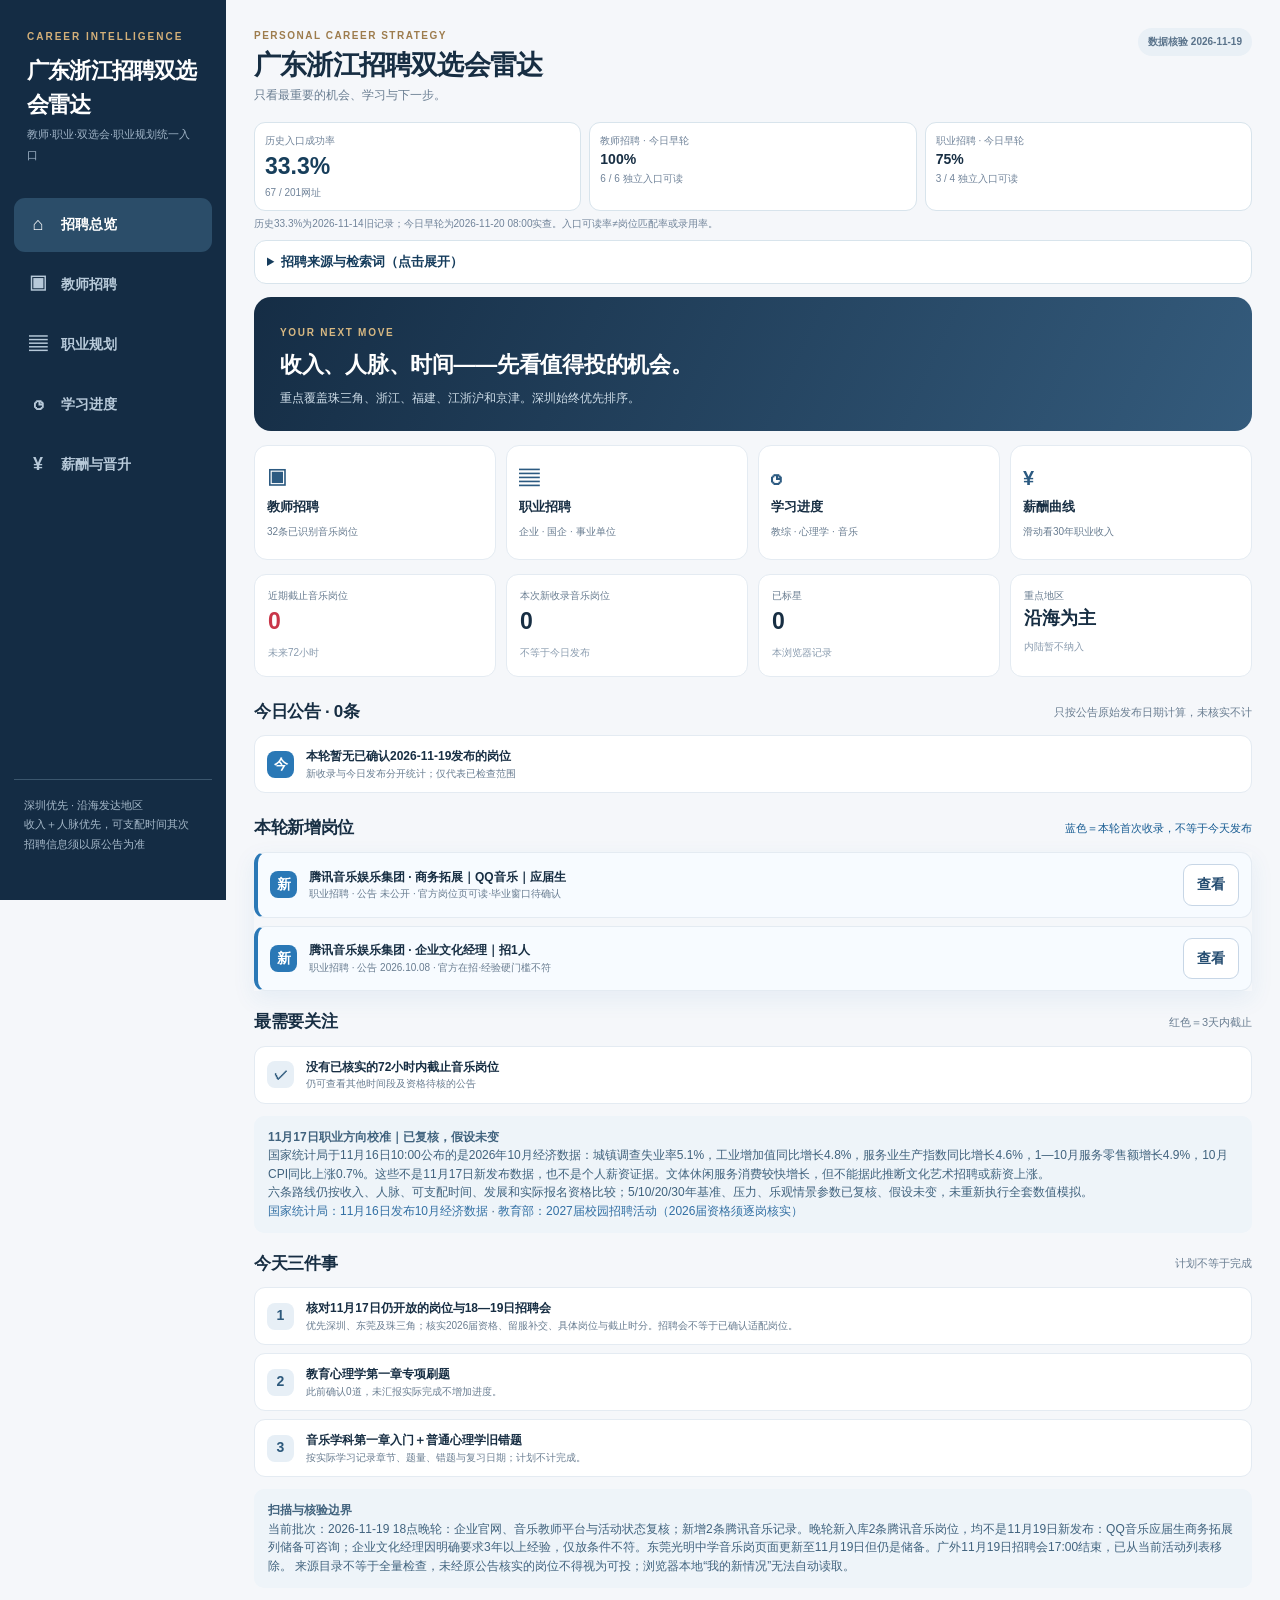
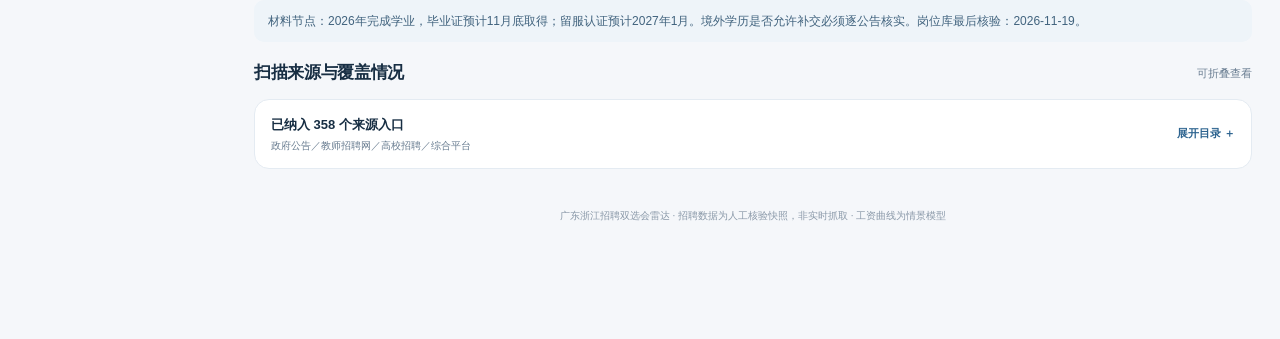
==== career-90/radar.html @ 7035f202 "11月20日早轮：更新扫描统计" ====
<!doctype html><html lang="zh-CN"><head><meta charset="utf-8"><meta name="viewport" content="width=device-width,initial-scale=1,viewport-fit=cover"><meta name="theme-color" content="#142c44"><meta name="description" content="广东浙江招聘双选会雷达：音乐教师、非教学职业、央国企、大厂、事业单位、双选会与职业规划统一入口。"><title>广东浙江招聘双选会雷达</title><link rel="stylesheet" href="./site-v2.css?v=20261118career"></head><body>
<div class="shell"><aside class="sidebar"><div class="brand"><small>CAREER INTELLIGENCE</small><strong>广东浙江招聘双选会雷达</strong><em>教师·职业·双选会·职业规划统一入口</em></div><nav class="nav" aria-label="桌面主菜单"><button class="active" data-nav="home"><span>⌂</span>招聘总览</button><button data-nav="teacher"><span>▣</span>教师招聘</button><button data-nav="career"><span>▤</span>职业规划</button><button data-nav="study"><span>◷</span>学习进度</button><button data-nav="pay"><span>¥</span>薪酬与晋升</button></nav><div class="sidefoot">深圳优先 · 沿海发达地区<br>收入＋人脉优先，可支配时间其次<br>招聘信息须以原公告为准</div></aside><main class="main"><div class="top"><div><div class="kicker">PERSONAL CAREER STRATEGY</div><h1 id="title">广东浙江招聘双选会雷达</h1><p id="subtitle">只看最重要的机会、学习与下一步。</p></div><span id="stamp" class="stamp">数据核验中</span></div><div style="display:grid;grid-template-columns:repeat(3,minmax(0,1fr));gap:8px;margin:0 0 12px"><div style="background:#fff;border:1px solid #d8e4ec;border-radius:11px;padding:10px"><div style="font-size:10px;color:#71849a">历史入口成功率</div><strong style="font-size:23px;color:#173e5b">33.3%</strong><div style="font-size:10px;color:#71849a">67 / 201网址</div></div><div style="background:#fff;border:1px solid #d8e4ec;border-radius:11px;padding:10px"><div style="font-size:10px;color:#71849a">教师招聘 · 今日早轮</div><strong style="font-size:14px">100%</strong><div style="font-size:10px;color:#71849a">6 / 6 独立入口可读</div></div><div style="background:#fff;border:1px solid #d8e4ec;border-radius:11px;padding:10px"><div style="font-size:10px;color:#71849a">职业招聘 · 今日早轮</div><strong style="font-size:14px">75%</strong><div style="font-size:10px;color:#71849a">3 / 4 独立入口可读</div></div></div><p style="font-size:10px;color:#71849a;margin:-7px 0 12px">历史33.3%为2026-11-14旧记录；今日早轮为2026-11-20 08:00实查。入口可读率≠岗位匹配率或录用率。</p><div style="margin:-4px 0 13px"><details style="border:1px solid #d8e4ec;border-radius:12px;background:#fff;padding:11px 12px"><summary style="cursor:pointer;font-size:13px;font-weight:800;color:#153c5c">招聘来源与检索词（点击展开）</summary><p style="font-size:11px;color:#64788b">全国教师招聘网、招教网、高才网、各地人社局、人才网及高校官网，按两轮滚动扫描。来源未必全部实查。</p><iframe title="招聘来源库" src="./sources.html" loading="lazy" style="width:100%;height:68vh;min-height:420px;border:0;border-radius:9px"></iframe></details></div><div id="view" aria-live="polite"><div class="panel">正在加载职业决策中心。若一直停留在此处，请刷新页面。</div></div><footer class="end">广东浙江招聘双选会雷达 · 招聘数据为人工核验快照，非实时抓取 · 工资曲线为情景模型</footer></main></div>
<nav class="bottom" aria-label="手机导航"><button class="active" data-nav="home"><b>⌂</b>总览</button><button data-nav="teacher"><b>▣</b>教师招聘</button><button data-nav="career"><b>▤</b>职业规划</button><button data-nav="study"><b>◷</b>学习</button><button data-nav="pay"><b>¥</b>薪酬</button></nav>
<script src="./jobs.js?v=20261120early"></script><script src="./sources.js?v=20261120early"></script><script src="./app-v2.js?v=20261119early"></script></body></html>
---- career-90/site-v2.css ----
:root{--ink:#172e43;--muted:#697d91;--line:#e4ebf2;--bg:#f5f7fa;--blue:#244b70;--blue2:#3370a4;--red:#c93649;--softred:#fff0f2;--green:#1d7a62;--gold:#af884e;--white:#fff}
*{box-sizing:border-box}
body{margin:0;background:var(--bg);color:var(--ink);font:14px/1.55 -apple-system,BlinkMacSystemFont,"SF Pro Display","PingFang SC","Microsoft YaHei",sans-serif}
a{color:var(--blue2);text-decoration:none}button,input,select{font:inherit}button{cursor:pointer}button:disabled{opacity:.45}
button:focus-visible,input:focus-visible,select:focus-visible,a:focus-visible{outline:3px solid #80b0d9;outline-offset:2px}
.shell{display:grid;grid-template-columns:226px minmax(0,1fr);min-height:100vh}
.sidebar{background:#142c44;color:#fff;display:flex;flex-direction:column;padding:29px 14px;height:100vh;position:sticky;top:0}
.brand{padding:0 13px 32px}.brand small{display:block;color:#d4b079;font-size:10px;letter-spacing:2px;font-weight:800}.brand strong{display:block;font-size:22px;letter-spacing:-.8px;margin:9px 0 1px}.brand em{font-style:normal;font-size:11px;color:#9fb3c6}
.nav{display:grid;gap:6px}.nav button{border:0;width:100%;background:transparent;color:#b7c9d9;text-align:left;border-radius:11px;padding:13px;font-weight:700;display:flex;gap:12px;align-items:center}.nav button span{font-size:18px;width:22px;text-align:center}.nav button.active,.nav button:hover{background:#2b4d69;color:#fff}
.sidefoot{font-size:11px;line-height:1.8;color:#a5b8c9;border-top:1px solid #3b566d;padding:16px 10px;margin-top:auto}
.main{padding:28px 28px 90px;width:100%;max-width:1250px;min-width:0;margin:0 auto}
.top{display:flex;align-items:flex-start;justify-content:space-between;gap:12px;margin:0 0 18px}
.kicker{font-weight:800;letter-spacing:1.5px;color:#9d7c4d;font-size:10px}
.top h1{font-size:27px;line-height:1.2;margin:5px 0;letter-spacing:-.8px}.top p{font-size:12px;color:var(--muted);margin:5px 0 0}
.stamp{font-size:10px;color:#59728a;background:#e9f0f6;border-radius:14px;padding:6px 10px;white-space:nowrap;font-weight:750}
.hero{padding:24px 26px;border-radius:17px;background:linear-gradient(115deg,#152d45,#345b7c);color:#fff;margin:0 0 14px}
.hero small{font-size:10px;color:#d7b882;letter-spacing:1.7px;font-weight:800}.hero h2{font-size:22px;margin:6px 0;letter-spacing:-.3px}.hero p{color:#d0dfea;font-size:12px;max-width:690px;margin:0}
.hero .actions{margin-top:17px;display:flex;gap:8px;flex-wrap:wrap}
.btn-primary,.btn-outline,.btn-light{border:0;border-radius:9px;font-weight:800;padding:9px 13px;display:inline-flex;align-items:center;justify-content:center;gap:6px}
.btn-primary{background:#dec18e;color:#193049}.btn-outline{border:1px solid #c7d6e6;background:#fff;color:#244c70}.btn-light{border:1px solid #ffffff66;background:transparent;color:#fff}
.panel{background:white;border:1px solid var(--line);border-radius:15px;padding:18px;margin-bottom:13px}
.section{display:flex;justify-content:space-between;align-items:center;gap:10px;margin:18px 0 10px}.section h2{margin:0;font-size:17px;letter-spacing:-.35px}.section small{font-size:11px;color:var(--muted)}
.metrics{display:grid;grid-template-columns:repeat(4,minmax(0,1fr));gap:10px;margin:14px 0}.metric{background:#fff;border:1px solid var(--line);border-radius:12px;padding:13px;min-width:0}.metric label{display:block;color:var(--muted);font-size:10px}.metric strong{font-size:23px;display:block;line-height:1.3;margin:4px 0}.metric small{font-size:10px;color:#8a9caf}
.metric.alert strong,.red{color:var(--red)}
.quick{display:grid;grid-template-columns:repeat(4,minmax(0,1fr));gap:10px;margin-bottom:12px}
.quick button{background:#fff;color:var(--ink);border:1px solid var(--line);border-radius:13px;padding:17px 12px;text-align:left;min-height:95px}
.quick button b{font-size:20px;display:block;color:#2c5a81}.quick button strong{display:block;font-size:13px;margin:3px 0}.quick button small{font-size:10px;color:var(--muted)}.quick button:hover{border-color:#9ebad2}
.callout{padding:12px 14px;border-radius:10px;background:#eef4f9;color:#41637e;font-size:12px;margin:12px 0}
.callout.red-call{background:#fff1f3;color:#a82f42}
.minirows{display:grid;gap:8px}.minirow{display:flex;gap:12px;align-items:center;padding:11px 12px;border:1px solid var(--line);border-radius:11px;background:#fff}.minirow .dot{background:#e7eff6;color:#2d597c;border-radius:8px;min-width:27px;height:27px;display:grid;place-items:center;font-weight:800}.minirow b{display:block;font-size:12px}.minirow small{display:block;font-size:10px;color:var(--muted)}.minirow button{margin-left:auto}
.tabs,.chips{display:flex;gap:7px;flex-wrap:wrap;margin:10px 0}
.tabs button,.chips button{border:1px solid #dde6ee;border-radius:9px;background:#fff;color:#517087;font-size:11px;font-weight:750;padding:8px 11px}
.tabs button.active,.chips button.active{background:var(--blue);border-color:var(--blue);color:white}
.filterpanel{padding:14px 16px}
.filters{display:grid;grid-template-columns:1.3fr repeat(3,minmax(0,1fr));gap:9px}.filters.two{grid-template-columns:1.4fr repeat(2,minmax(0,1fr))}
.filters label{display:block;color:var(--muted);font-size:10px;font-weight:750;margin-bottom:4px}
.filters input,.filters select{display:block;width:100%;min-width:0;padding:9px 10px;background:#fff;border:1px solid #d7e2ec;border-radius:8px;color:var(--ink)}
.area-text{font-size:10px;color:var(--muted);margin:0 0 10px}
.meta{display:flex;align-items:center;justify-content:space-between;gap:7px;margin:9px 0;font-size:11px;color:var(--muted)}
.meta button{background:none;border:0;color:var(--blue2);font-weight:800;padding:4px}
.list{display:grid;grid-template-columns:repeat(2,minmax(0,1fr));gap:10px}
.job{border:1px solid #e1e9f1;background:white;border-radius:14px;padding:16px;min-width:0;touch-action:pan-y;position:relative}
.job.urgent{border-left:4px solid var(--red)}.job.starred{border-color:#cfab6e;box-shadow:0 0 0 1px #e2d1b5}
.jobhead{display:flex;justify-content:space-between;align-items:flex-start;gap:8px}.job h3{font-size:15px;line-height:1.35;margin:0 0 4px}.job .org{color:var(--muted);font-size:11px}.job .headright{flex-shrink:0}
.badges{display:flex;gap:5px;flex-wrap:wrap;margin:10px 0}
.badge{padding:3px 7px;background:#eaf1f8;color:#39607f;border-radius:5px;font-size:10px;font-weight:800}
.badge.red{background:#fff0f2;color:#b32c3e}.badge.green{background:#eaf8f2;color:#207659}.badge.gold{background:#fff6e5;color:#98703b}.badge.gray{background:#edf0f3;color:#687889}
.salarybox{background:#f3f7fa;border-radius:9px;padding:10px 11px;margin:10px 0}.salarybox label{display:block;font-size:10px;color:#617b93}.salarybox strong{display:block;color:#1b4c74;font-size:21px;letter-spacing:-.4px;line-height:1.4}.salarybox small{color:#778b9d;display:block;font-size:10px}
.dates{display:grid;grid-template-columns:1fr 1fr;gap:7px}.dates>div{border:1px solid #e8edf2;background:#fbfcfd;border-radius:8px;padding:8px;min-width:0}.dates>div.urgent{background:#fff0f2;border-color:#f2cbd2}.dates label{display:block;color:#8795a4;font-size:10px}.dates strong{display:block;font-size:12px;font-variant-numeric:tabular-nums}.dates .urgent strong{color:var(--red)}
.jobdetails{font-size:11px;color:#5c7082;margin:10px 0}.jobdetails b{color:#304c62}.jobdetails details>summary{cursor:pointer;color:#245d89;font-size:11px;font-weight:800}.jobdetails details p{margin:7px 0}
.jobactions{display:flex;gap:6px;flex-wrap:wrap;margin-top:12px}.jobactions a,.jobactions button{font-size:11px;font-weight:750;border:1px solid #dce5ed;border-radius:8px;padding:8px 10px;background:#fff;color:#365a79}.jobactions a{background:#1f4465;color:#fff;border-color:#1f4465}
.empty{grid-column:1/-1;text-align:center;padding:40px 10px;color:var(--muted);border:1px dashed #ccd9e4;border-radius:12px;background:white}
.fine{color:var(--muted);font-size:10px}.end{padding:26px;text-align:center;color:#8998a8;font-size:10px}
.study-grid{display:grid;grid-template-columns:repeat(3,minmax(0,1fr));gap:11px}.study-card{padding:18px;background:#fff;border:1px solid var(--line);border-radius:13px}.study-card .small{font-size:11px;color:var(--muted)}.study-card strong{font-size:20px;display:block;margin:7px 0}.study-card p{font-size:11px;color:var(--muted);margin:5px 0}
.progress{height:6px;background:#e4eaf1;border-radius:6px;overflow:hidden;margin:11px 0}.progress i{height:100%;display:block;background:#426f9a}
.pay-tabs{display:grid;grid-template-columns:repeat(3,minmax(0,1fr));gap:8px}.pay-tabs button{background:#fff;border:1px solid #dce6ee;border-radius:11px;padding:11px 8px;text-align:center;color:#345a79;font-weight:750}.pay-tabs button.active{background:#244d70;color:white;border-color:#244d70}
.big-value{font-size:38px;font-weight:850;letter-spacing:-1px;color:#194b71;font-variant-numeric:tabular-nums}.tiny{font-size:11px;color:var(--muted)}
.pay-top{display:grid;grid-template-columns:1.1fr 1fr;gap:11px;margin:12px 0}
.pay-graph{width:100%;height:auto;aspect-ratio:720/250;touch-action:none;overflow:visible;border-radius:12px;background:linear-gradient(#fcfdff,#f7fafd)}
.slider{width:100%;accent-color:#225b86;margin:12px 0}.selects{display:flex;gap:10px;flex-wrap:wrap}.selects label{font-size:11px;color:#6a8095;font-weight:750}.selects select,.selects input{display:block;padding:9px;background:#fff;border:1px solid #dce6ee;border-radius:8px;width:100%;margin-top:4px}
.pay-metrics{display:grid;grid-template-columns:repeat(2,minmax(0,1fr));gap:9px}.pay-metrics>div{background:#f3f7fa;border-radius:11px;padding:14px}.pay-metrics strong{display:block;font-size:21px;margin:5px 0}.pay-metrics label{font-size:10px;color:var(--muted)}
.bottom{display:none}
@media(max-width:1030px){.shell{grid-template-columns:204px minmax(0,1fr)}.main{padding:20px 20px 90px}.list{grid-template-columns:1fr}}
@media(max-width:760px){.shell{display:block}.sidebar{display:none}.main{padding:17px 11px 100px}.top h1{font-size:23px}.top p{font-size:11px}.stamp{font-size:9px}.hero{padding:19px;border-radius:14px}.hero h2{font-size:20px}.panel{padding:14px}.quick{grid-template-columns:repeat(2,minmax(0,1fr));gap:8px}.quick button{min-height:79px;padding:12px}.filters{grid-template-columns:repeat(2,minmax(0,1fr));gap:7px}.filters .search{grid-column:span 2}.filters.two{grid-template-columns:repeat(2,minmax(0,1fr))}.metrics{grid-template-columns:repeat(2,minmax(0,1fr));gap:8px}.metric{padding:11px}.metric strong{font-size:20px}.list{grid-template-columns:1fr}.job{padding:13px}.salarybox strong{font-size:19px}.study-grid{grid-template-columns:repeat(2,minmax(0,1fr));gap:8px}.study-card{padding:12px}.study-card strong{font-size:17px}.pay-top{grid-template-columns:1fr}.big-value{font-size:33px}.pay-graph{aspect-ratio:720/280}.bottom{display:grid;grid-template-columns:repeat(5,minmax(0,1fr));gap:2px;position:fixed;bottom:0;left:0;right:0;z-index:50;background:white;border-top:1px solid var(--line);padding:5px 4px calc(7px + env(safe-area-inset-bottom))}.bottom button{border:0;background:transparent;color:#71869a;font-size:10px;line-height:1.1;padding:7px 2px;border-radius:8px;font-weight:800;min-width:0}.bottom button b{display:block;font-size:18px;margin-bottom:5px}.bottom button.active{background:#e7f0f8;color:#234e70}}
@media(max-width:400px){.main{padding-left:9px;padding-right:9px}.filters{gap:6px}.dates strong{font-size:11px}.job h3{font-size:14px}.top h1{font-size:21px}.badge{font-size:9px}.tabs button,.chips button{font-size:10px;padding:7px 8px}.pay-tabs button{font-size:11px}.pay-metrics strong{font-size:18px}}

/* Auditable, collapsible recruitment source inventory */
.sources-audit{padding:14px 16px;margin-top:12px}
.sources-audit summary{cursor:pointer;list-style:none}
.sources-audit summary::-webkit-details-marker{display:none}
.source-main{display:flex;align-items:center;justify-content:space-between;gap:10px}
.source-main b{font-size:13px}
.source-main small{display:block;color:var(--muted);font-size:10px;margin-top:3px}
.source-expand{font-size:11px;color:#2c638f;white-space:nowrap;font-weight:800}
.sources-audit[open]>.source-main .source-expand{color:#8b6c46}
.source-summary{display:flex;flex-wrap:wrap;gap:6px;margin:13px 0 11px}
.source-summary span{font-size:10px;color:#4d6b82;padding:5px 8px;background:#edf3f9;border-radius:6px}
.scan-group{border:1px solid #e3eaf1;border-radius:10px;margin:9px 0;padding:0 12px}
.scan-group>summary{display:flex;justify-content:space-between;align-items:center;gap:10px;padding:12px 0}
.scan-group>summary strong{font-size:12px}
.scan-number{font-size:10px;color:#6b8195}
.source-items{display:grid;grid-template-columns:repeat(2,minmax(0,1fr));gap:7px;padding-bottom:12px}
.source-item{display:flex;justify-content:space-between;gap:7px;align-items:flex-start;border:1px solid #e7edf3;background:#fbfcfe;border-radius:9px;padding:10px;min-width:0}
.source-item a{font-size:11px;font-weight:750;overflow-wrap:anywhere}
.source-item small{font-size:10px;color:#768b9e;display:block;margin-top:3px}
.source-status{font-size:9px;font-weight:750;border-radius:5px;padding:3px 6px;white-space:normal;text-align:center;max-width:100px}
.source-status.checked{color:#266c59;background:#e9f6f0}
.source-status.pending{color:#866c34;background:#f8f1df}
.source-status.problem{color:#b23045;background:#fff0f1}
.keyword-group{border-top:1px solid #e8edf2;padding:8px 0}
.keyword-group summary{font-size:11px;font-weight:750;color:#366483}
.keyword-cloud{display:flex;gap:5px;flex-wrap:wrap;padding:9px 0}
.keyword-cloud span{font-size:10px;background:#f0f4f8;color:#5f7486;border-radius:6px;padding:4px 6px}
@media(max-width:760px){.sources-audit{padding:12px}.source-items{grid-template-columns:1fr}.source-item{padding:9px}.source-status{flex-shrink:0}.scan-group{padding:0 10px}}

/* What a BOSS direct-hiring job involves and applicant-specific assessment */
.job-fit{border:1px solid #dfeaf1;background:#f8fbfd;border-radius:10px;margin:11px 0;padding:9px 11px;display:grid;gap:8px}
.job-fit>div{border-bottom:1px solid #e4ecf2;padding-bottom:7px}
.job-fit>div:last-child{border-bottom:0;padding-bottom:0}
.job-fit strong{display:block;color:#32536d;font-size:11px;line-height:1.4}
.job-fit p{margin:3px 0 0;font-size:11px;line-height:1.56;color:#526d80}
@media(max-width:760px){.job-fit{padding:9px}.job-fit p{font-size:11px}}


/* 2026 recruitment clarity update */
.status-strip{display:grid;grid-template-columns:repeat(4,minmax(0,1fr));gap:10px;margin:12px 0 16px}
.status-tile{border:1px solid transparent;border-radius:14px;padding:13px 14px;text-align:left;min-height:94px;display:flex;flex-direction:column;align-items:flex-start;box-shadow:0 7px 18px rgba(22,45,67,.07)}
button.status-tile{width:100%}
.status-tile span{font-size:12px;font-weight:800}.status-tile strong{font-size:28px;line-height:1.1;margin:4px 0}.status-tile small{font-size:11px;opacity:.78}
.blue-tile{background:#eaf4ff;border-color:#a8cfee;color:#155a91}.red-tile{background:#fff0f2;border-color:#f0a7b1;color:#a91f35}.orange-tile{background:#fff7e8;border-color:#e8c485;color:#8a5a0a}.green-tile{background:#eaf8f2;border-color:#9bd4c1;color:#17634f}
.color-legend{display:flex;flex-wrap:wrap;gap:7px;margin-top:12px}.color-legend span{border-radius:999px;padding:6px 10px;font-size:11px;font-weight:800}
.legend-blue{background:#eaf4ff;color:#155a91}.legend-red{background:#fff0f2;color:#a91f35}.legend-green{background:#eaf8f2;color:#17634f}.legend-orange{background:#fff7e8;color:#8a5a0a}
.job{border-left:5px solid #d7e2ec;transition:border-color .2s,box-shadow .2s,transform .2s}
.job.state-new{border-left-color:#2a78b6;box-shadow:0 8px 24px rgba(42,120,182,.12)}
.job.state-open{border-left-color:#24946f}
.job.state-pending{border-left-color:#d09a3d}
.job.state-urgent{border-left-color:#d63c52;box-shadow:0 8px 24px rgba(198,46,68,.14)}
.job.state-closed{border-left-color:#a8b3be;opacity:.74}
.badge.blue{background:#eaf4ff;color:#155a91;border-color:#b7d8ef}
.new-mini{border-left:4px solid #2a78b6;background:#f7fbff}.blue-dot{background:#2a78b6!important;color:white!important}.blue-text{color:#155a91!important}.new-list{box-shadow:0 8px 22px rgba(42,120,182,.08)}
.color-title{margin-top:22px}
@media(max-width:760px){
 .status-strip{grid-template-columns:repeat(2,minmax(0,1fr));gap:8px}
 .status-tile{min-height:82px;padding:11px}.status-tile strong{font-size:24px}
 .color-legend{display:grid;grid-template-columns:1fr 1fr}
 .color-legend span{text-align:center;padding:7px 5px}
 .job{border-left-width:4px}
}


/* career path and hidden-fit cards */
.career-map{margin:12px 0 16px;padding:18px;border-radius:18px;background:linear-gradient(135deg,#102d47,#245f8e);color:#fff;box-shadow:0 12px 28px rgba(15,44,70,.2)}
.career-map-head{display:flex;justify-content:space-between;gap:14px;align-items:flex-end}.career-map-head small{color:#92c9f2;font-weight:850;letter-spacing:1.4px}.career-map-head h3{font-size:20px;margin:4px 0}.career-map-head>span{font-size:11px;background:rgba(255,255,255,.12);padding:6px 9px;border-radius:999px}
.career-lanes{display:grid;grid-template-columns:repeat(3,minmax(0,1fr));gap:9px;margin:15px 0}.career-lanes button{border:1px solid rgba(255,255,255,.2);background:rgba(255,255,255,.1);color:#fff;border-radius:12px;padding:12px;text-align:left}.career-lanes button:hover,.career-lanes button:focus-visible{background:rgba(255,255,255,.19)}.career-lanes b,.career-lanes small{display:block}.career-lanes small{color:#d1e4f3;margin-top:5px;line-height:1.45}
.bigtech-links{display:flex;align-items:center;gap:8px;flex-wrap:wrap;border-top:1px solid rgba(255,255,255,.18);padding-top:12px}.bigtech-links b{margin-right:3px}.bigtech-links a{color:#fff;background:#2f78af;border:1px solid rgba(255,255,255,.25);padding:7px 10px;border-radius:999px;font-weight:750}
.career-map>p{margin:12px 0 0;color:#c8ddec;font-size:12px}
.badge.track-hidden{background:#f1eaff;color:#7041a7;border-color:#d8c4ef}.badge.track-direct{background:#e8f8f1;color:#14684e;border-color:#acd9c7}.badge.track-bridge{background:#eaf4ff;color:#155a91;border-color:#b7d8ef}.badge.track-archive{background:#f1f3f5;color:#6d7780;border-color:#d5dbe0}
@media(max-width:760px){
 .career-map{padding:14px;border-radius:15px}.career-map-head{display:block}.career-map-head>span{display:inline-block;margin-top:7px}.career-map-head h3{font-size:18px}
 .career-lanes{grid-template-columns:1fr;gap:7px}.career-lanes button{padding:10px 11px}
 .bigtech-links{gap:6px}.bigtech-links b{width:100%}.bigtech-links a{font-size:12px}
}

/* 2026-11-13: mobile-first compact non-teaching career radar */
.career-filters .chips,.career-filters .color-legend,.career-filters .area-text{display:none}
.career-filters .filters>div:nth-child(2),.career-filters .filters>div:nth-child(4){display:none}
.career-filters .filters{grid-template-columns:minmax(0,1.8fr) minmax(110px,1fr) minmax(120px,1fr)}
.career-filters .filters .search{grid-column:auto}
.career-filters .tabs{gap:5px;margin:3px 0 12px}
.career-filters .tabs button{padding:7px 9px;font-size:11px}
.career-compact{padding:13px 14px}
.career-compact h3{font-size:14px}
.career-compact .jobhead{margin-bottom:7px}
.career-salary{font-size:20px;font-weight:850;letter-spacing:-.3px;color:#235776;margin:8px 0 9px}
.career-line{font-size:11px;line-height:1.55;color:#50687c;margin:5px 0}
.career-line b{color:#2d506b}
.career-date{font-size:10px;color:#7c8fa0;margin:9px 0 2px}
.career-details{font-size:11px;color:#61798c;border-top:1px solid #e5ecf3;margin-top:10px;padding-top:9px}
.career-details summary{cursor:pointer;color:#2d648d;font-size:11px;font-weight:800}
.career-details p{font-size:11px;line-height:1.55;margin:6px 0}
.career-unmatched{border-left:3px solid #c64c59}
@media(max-width:760px){
.career-filters .filters{display:grid;grid-template-columns:1fr 1fr;gap:6px}
.career-filters .filters .search{grid-column:span 2}
.career-filters .tabs{gap:4px}
.career-filters .tabs button{padding:7px 8px;font-size:10px}
.career-compact{padding:12px}
.career-salary{font-size:18px}
.career-compact .jobactions{margin-top:9px}
}

/* Time-block study planner: compact, readable on iPhone */
.study-clockbar{display:flex;align-items:center;justify-content:space-between;gap:12px;margin:12px 0}
.study-clockbar strong{display:block;font-size:13px;color:#243e58}
.study-clockbar small{display:block;font-size:11px;color:#6e8195;margin-top:4px}
.study-clockbar input{flex-shrink:0;border:1px solid #d2dfeb;background:#f8fbff;color:#214765;border-radius:9px;padding:10px;font-size:15px;font-weight:800;width:115px}
.study-total{display:grid;grid-template-columns:repeat(4,1fr);gap:8px;margin:12px 0 18px}
.study-total>div{background:#fff;border:1px solid #e1eaf2;border-radius:11px;padding:11px}
.study-total b{display:block;color:#204e72;font-size:16px}
.study-total span{display:block;color:#698096;font-size:10px;margin-top:4px}
.study-timeline{display:grid;gap:9px}
.study-slot{background:#fff;border:1px solid #e1eaf2;border-radius:12px;padding:12px;display:grid;grid-template-columns:110px minmax(0,1fr);gap:12px}
.study-slot-time{display:flex;flex-direction:column;align-items:flex-start;gap:1px;color:#315976;font-variant-numeric:tabular-nums}
.study-slot-time b{font-size:14px}
.study-slot-time span{font-size:9px;line-height:.6;color:#a2b2c0}
.study-slot-time small{background:#edf4fa;color:#52748e;border-radius:5px;padding:3px 6px;font-size:10px;margin-top:5px}
.study-slot-text strong{display:block;color:#223f58;font-size:13px;margin-bottom:4px}
.study-slot-text div{font-size:12px;color:#47647e}
.study-slot-text p,.study-slot-text small{display:block;font-size:11px;line-height:1.65;color:#6a8092;margin:5px 0}
.study-slot-text p b,.study-slot-text small b{color:#3e607b}
.study-slot.rest{background:#f0f6f8}
.study-checkin{margin-top:15px}
.study-checkin b{font-size:13px}
.study-checkin p{font-size:11px;line-height:1.7;color:#647d92}
@media(max-width:760px){.study-total{grid-template-columns:repeat(2,1fr)}.study-slot{grid-template-columns:80px 1fr;gap:9px;padding:10px}.study-slot-time b{font-size:12px}.study-slot-text strong{font-size:12px}.study-clockbar{padding:12px}.study-clockbar small{font-size:10px}}


/* career-roadmap-20261118 */
.career-roadmap{margin:12px 0 16px;padding:16px;border:1px solid rgba(94,150,255,.25);border-radius:18px;background:linear-gradient(145deg,rgba(17,49,92,.96),rgba(8,28,57,.96));box-shadow:0 14px 34px rgba(3,15,35,.18)}
.career-roadmap-head{display:grid;grid-template-columns:minmax(0,1fr) minmax(220px,.7fr);gap:14px;align-items:end}
.career-roadmap-head span{font-size:11px;letter-spacing:.12em;color:#8ec5ff}
.career-roadmap-head h3{margin:5px 0 6px;font-size:22px;color:#fff}
.career-roadmap-head p{margin:0;max-width:760px;font-size:13px;line-height:1.65;color:#bfd0e8}
.career-priority{padding:12px 14px;border:1px solid rgba(122,179,255,.25);border-radius:14px;background:rgba(255,255,255,.06)}
.career-priority b{display:block;margin-bottom:5px;font-size:11px;color:#85bcff}
.career-priority strong{display:block;font-size:13px;line-height:1.6;color:#fff}
.career-track-grid{display:grid;grid-template-columns:repeat(2,minmax(0,1fr));gap:10px;margin-top:14px}
.career-track-grid details{border:1px solid rgba(128,176,238,.2);border-radius:14px;background:rgba(4,20,43,.55);overflow:hidden}
.career-track-grid details:nth-child(5){grid-column:1/-1}
.career-track-grid summary{display:grid;grid-template-columns:28px 1fr auto;gap:8px;align-items:center;padding:12px;cursor:pointer;list-style:none}
.career-track-grid summary::-webkit-details-marker{display:none}
.career-track-grid summary b{font-size:14px;color:#fff}
.career-track-grid summary em{font-style:normal;font-size:11px;color:#8fc5ff}
.track-no{display:grid;place-items:center;width:28px;height:28px;border-radius:9px;background:#1f6fd1;color:#fff;font-size:11px}
.track-body{padding:0 12px 12px 48px}
.track-body p{margin:6px 0;font-size:12px;line-height:1.6;color:#bed0e7}
.track-body b{color:#fff}
.career-rule{margin-top:10px;padding:10px 12px;border-radius:12px;background:rgba(255,184,76,.1);color:#ffd49a;font-size:12px;line-height:1.6}
@media(max-width:720px){
 .career-roadmap{padding:12px;border-radius:15px}
 .career-roadmap-head,.career-track-grid{grid-template-columns:1fr}
 .career-roadmap-head h3{font-size:18px}
 .career-priority{padding:10px 12px}
 .career-track-grid details:nth-child(5){grid-column:auto}
 .career-track-grid summary{grid-template-columns:26px 1fr}
 .career-track-grid summary em{grid-column:2;font-size:10px}
 .track-no{width:26px;height:26px}
 .track-body{padding:0 10px 10px 44px}
 .track-body p{font-size:11.5px}
}
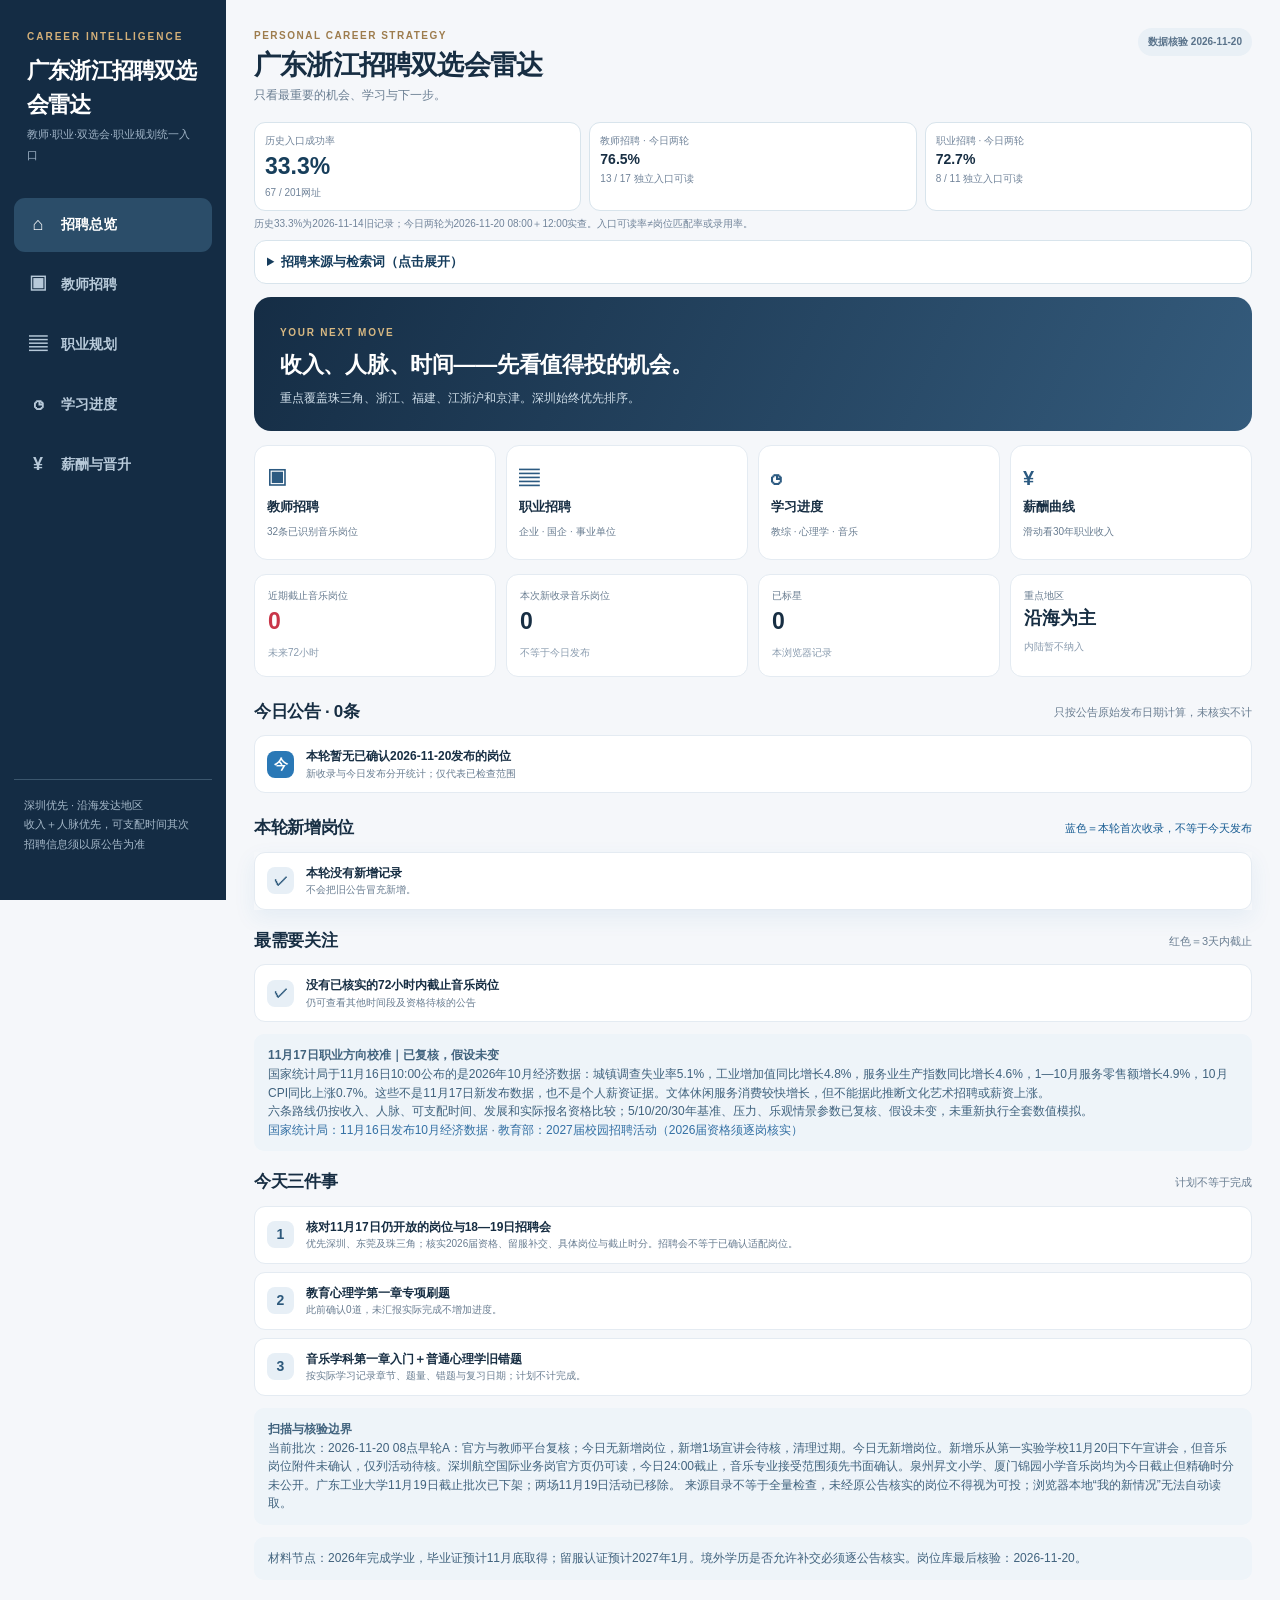
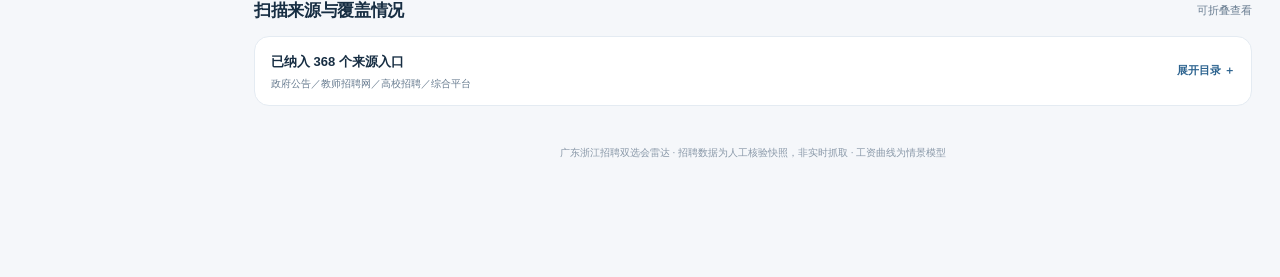
==== commit 37f9f5c4: "11月20日主轮：更新两轮扫描统计" ====
--- a/career-90/radar.html
+++ b/career-90/radar.html
@@ -1,4 +1,4 @@
 <!doctype html><html lang="zh-CN"><head><meta charset="utf-8"><meta name="viewport" content="width=device-width,initial-scale=1,viewport-fit=cover"><meta name="theme-color" content="#142c44"><meta name="description" content="广东浙江招聘双选会雷达：音乐教师、非教学职业、央国企、大厂、事业单位、双选会与职业规划统一入口。"><title>广东浙江招聘双选会雷达</title><link rel="stylesheet" href="./site-v2.css?v=20261118career"></head><body>
-<div class="shell"><aside class="sidebar"><div class="brand"><small>CAREER INTELLIGENCE</small><strong>广东浙江招聘双选会雷达</strong><em>教师·职业·双选会·职业规划统一入口</em></div><nav class="nav" aria-label="桌面主菜单"><button class="active" data-nav="home"><span>⌂</span>招聘总览</button><button data-nav="teacher"><span>▣</span>教师招聘</button><button data-nav="career"><span>▤</span>职业规划</button><button data-nav="study"><span>◷</span>学习进度</button><button data-nav="pay"><span>¥</span>薪酬与晋升</button></nav><div class="sidefoot">深圳优先 · 沿海发达地区<br>收入＋人脉优先，可支配时间其次<br>招聘信息须以原公告为准</div></aside><main class="main"><div class="top"><div><div class="kicker">PERSONAL CAREER STRATEGY</div><h1 id="title">广东浙江招聘双选会雷达</h1><p id="subtitle">只看最重要的机会、学习与下一步。</p></div><span id="stamp" class="stamp">数据核验中</span></div><div style="display:grid;grid-template-columns:repeat(3,minmax(0,1fr));gap:8px;margin:0 0 12px"><div style="background:#fff;border:1px solid #d8e4ec;border-radius:11px;padding:10px"><div style="font-size:10px;color:#71849a">历史入口成功率</div><strong style="font-size:23px;color:#173e5b">33.3%</strong><div style="font-size:10px;color:#71849a">67 / 201网址</div></div><div style="background:#fff;border:1px solid #d8e4ec;border-radius:11px;padding:10px"><div style="font-size:10px;color:#71849a">教师招聘 · 今日早轮</div><strong style="font-size:14px">100%</strong><div style="font-size:10px;color:#71849a">6 / 6 独立入口可读</div></div><div style="background:#fff;border:1px solid #d8e4ec;border-radius:11px;padding:10px"><div style="font-size:10px;color:#71849a">职业招聘 · 今日早轮</div><strong style="font-size:14px">75%</strong><div style="font-size:10px;color:#71849a">3 / 4 独立入口可读</div></div></div><p style="font-size:10px;color:#71849a;margin:-7px 0 12px">历史33.3%为2026-11-14旧记录；今日早轮为2026-11-20 08:00实查。入口可读率≠岗位匹配率或录用率。</p><div style="margin:-4px 0 13px"><details style="border:1px solid #d8e4ec;border-radius:12px;background:#fff;padding:11px 12px"><summary style="cursor:pointer;font-size:13px;font-weight:800;color:#153c5c">招聘来源与检索词（点击展开）</summary><p style="font-size:11px;color:#64788b">全国教师招聘网、招教网、高才网、各地人社局、人才网及高校官网，按两轮滚动扫描。来源未必全部实查。</p><iframe title="招聘来源库" src="./sources.html" loading="lazy" style="width:100%;height:68vh;min-height:420px;border:0;border-radius:9px"></iframe></details></div><div id="view" aria-live="polite"><div class="panel">正在加载职业决策中心。若一直停留在此处，请刷新页面。</div></div><footer class="end">广东浙江招聘双选会雷达 · 招聘数据为人工核验快照，非实时抓取 · 工资曲线为情景模型</footer></main></div>
+<div class="shell"><aside class="sidebar"><div class="brand"><small>CAREER INTELLIGENCE</small><strong>广东浙江招聘双选会雷达</strong><em>教师·职业·双选会·职业规划统一入口</em></div><nav class="nav" aria-label="桌面主菜单"><button class="active" data-nav="home"><span>⌂</span>招聘总览</button><button data-nav="teacher"><span>▣</span>教师招聘</button><button data-nav="career"><span>▤</span>职业规划</button><button data-nav="study"><span>◷</span>学习进度</button><button data-nav="pay"><span>¥</span>薪酬与晋升</button></nav><div class="sidefoot">深圳优先 · 沿海发达地区<br>收入＋人脉优先，可支配时间其次<br>招聘信息须以原公告为准</div></aside><main class="main"><div class="top"><div><div class="kicker">PERSONAL CAREER STRATEGY</div><h1 id="title">广东浙江招聘双选会雷达</h1><p id="subtitle">只看最重要的机会、学习与下一步。</p></div><span id="stamp" class="stamp">数据核验中</span></div><div style="display:grid;grid-template-columns:repeat(3,minmax(0,1fr));gap:8px;margin:0 0 12px"><div style="background:#fff;border:1px solid #d8e4ec;border-radius:11px;padding:10px"><div style="font-size:10px;color:#71849a">历史入口成功率</div><strong style="font-size:23px;color:#173e5b">33.3%</strong><div style="font-size:10px;color:#71849a">67 / 201网址</div></div><div style="background:#fff;border:1px solid #d8e4ec;border-radius:11px;padding:10px"><div style="font-size:10px;color:#71849a">教师招聘 · 今日两轮</div><strong style="font-size:14px">76.5%</strong><div style="font-size:10px;color:#71849a">13 / 17 独立入口可读</div></div><div style="background:#fff;border:1px solid #d8e4ec;border-radius:11px;padding:10px"><div style="font-size:10px;color:#71849a">职业招聘 · 今日两轮</div><strong style="font-size:14px">72.7%</strong><div style="font-size:10px;color:#71849a">8 / 11 独立入口可读</div></div></div><p style="font-size:10px;color:#71849a;margin:-7px 0 12px">历史33.3%为2026-11-14旧记录；今日两轮为2026-11-20 08:00＋12:00实查。入口可读率≠岗位匹配率或录用率。</p><div style="margin:-4px 0 13px"><details style="border:1px solid #d8e4ec;border-radius:12px;background:#fff;padding:11px 12px"><summary style="cursor:pointer;font-size:13px;font-weight:800;color:#153c5c">招聘来源与检索词（点击展开）</summary><p style="font-size:11px;color:#64788b">全国教师招聘网、招教网、高才网、各地人社局、人才网及高校官网，按两轮滚动扫描。来源未必全部实查。</p><iframe title="招聘来源库" src="./sources.html" loading="lazy" style="width:100%;height:68vh;min-height:420px;border:0;border-radius:9px"></iframe></details></div><div id="view" aria-live="polite"><div class="panel">正在加载职业决策中心。若一直停留在此处，请刷新页面。</div></div><footer class="end">广东浙江招聘双选会雷达 · 招聘数据为人工核验快照，非实时抓取 · 工资曲线为情景模型</footer></main></div>
 <nav class="bottom" aria-label="手机导航"><button class="active" data-nav="home"><b>⌂</b>总览</button><button data-nav="teacher"><b>▣</b>教师招聘</button><button data-nav="career"><b>▤</b>职业规划</button><button data-nav="study"><b>◷</b>学习</button><button data-nav="pay"><b>¥</b>薪酬</button></nav>
-<script src="./jobs.js?v=20261120early"></script><script src="./sources.js?v=20261120early"></script><script src="./app-v2.js?v=20261119early"></script></body></html>
+<script src="./jobs.js?v=20261120noon"></script><script src="./sources.js?v=20261120noon"></script><script src="./app-v2.js?v=20261119early"></script></body></html>
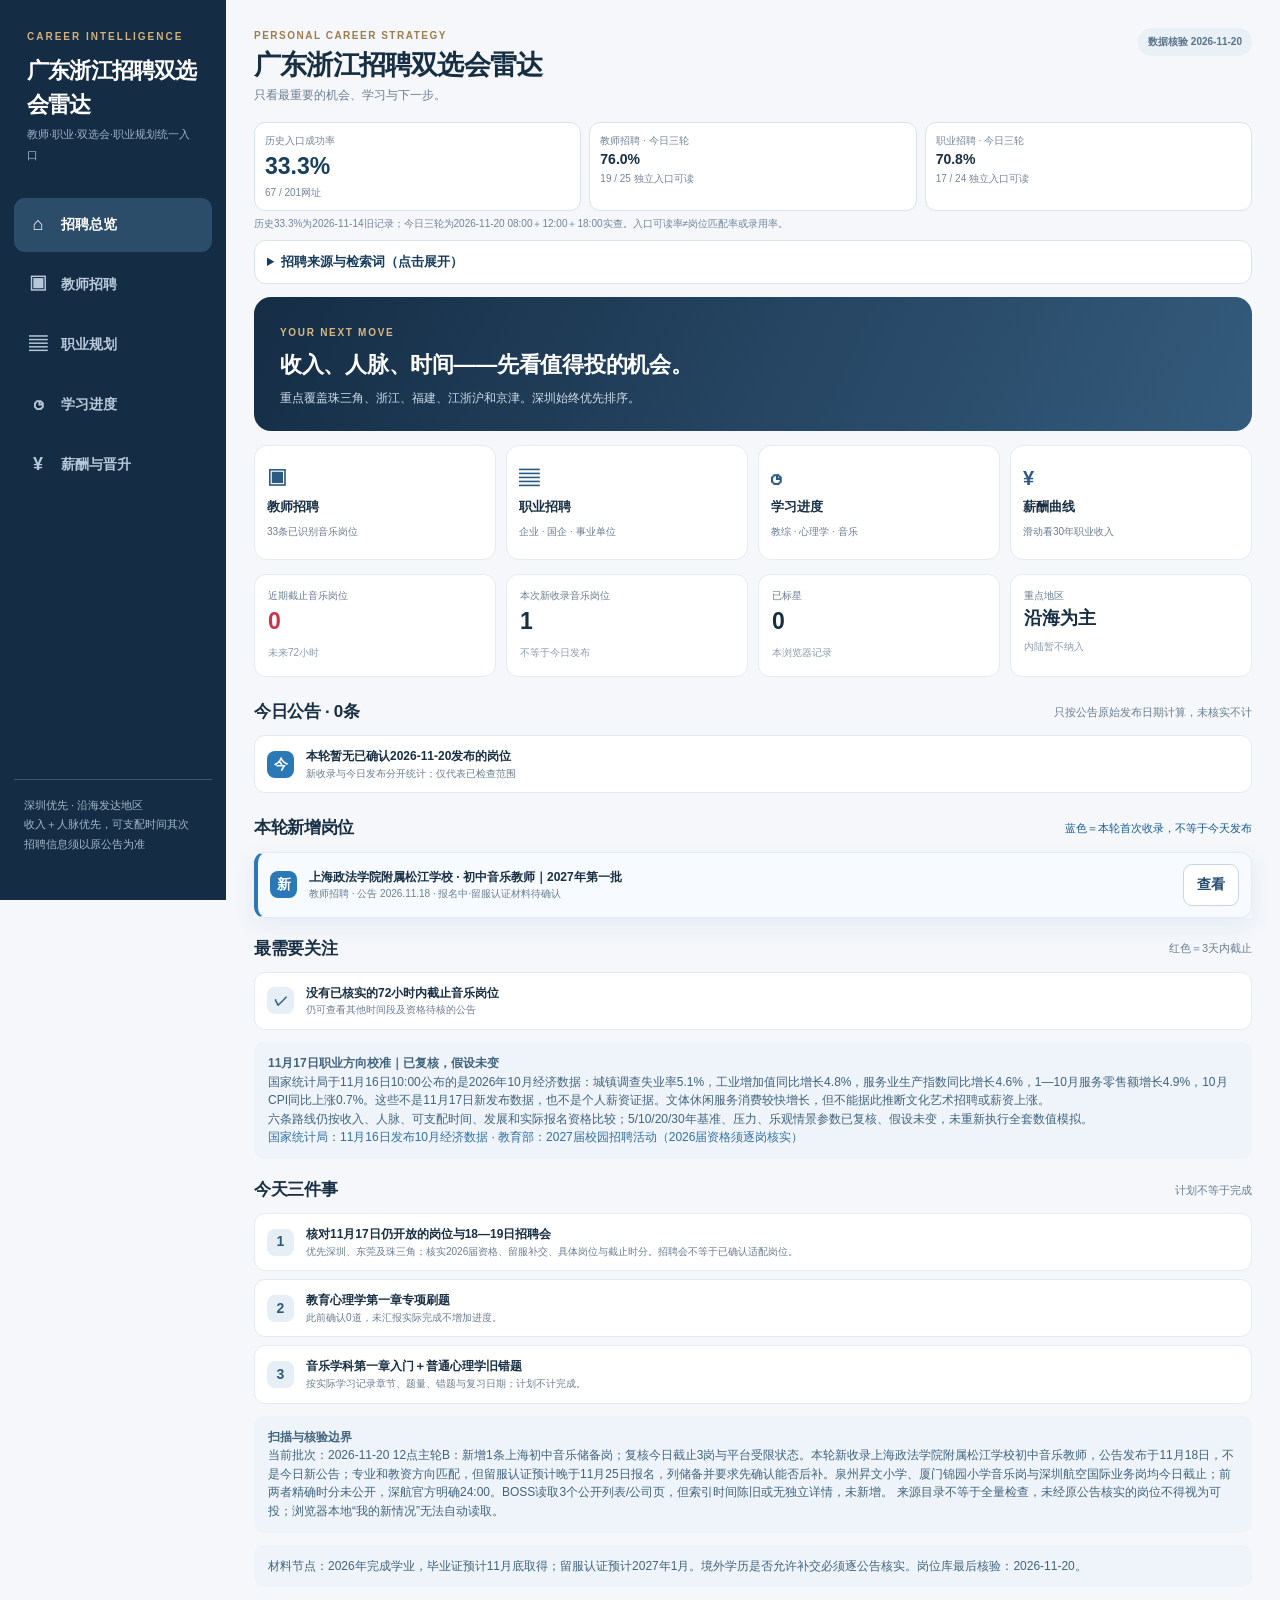
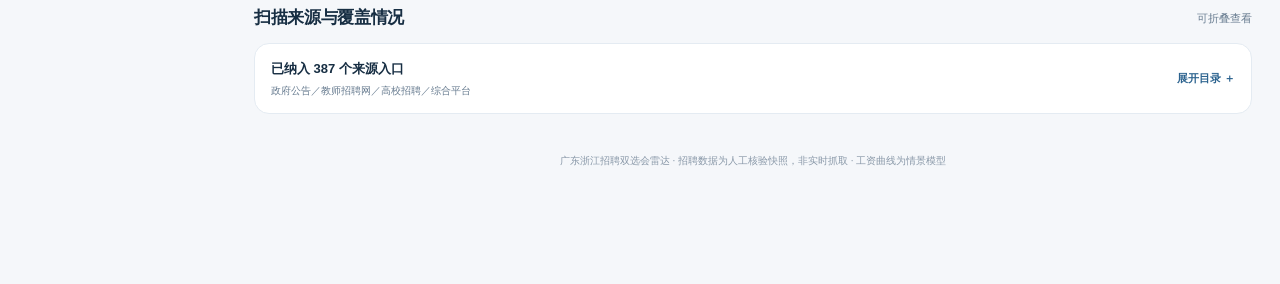
==== commit 95632209: "招聘库：展示11月20日三轮扫描统计" ====
--- a/career-90/radar.html
+++ b/career-90/radar.html
@@ -1,4 +1,4 @@
 <!doctype html><html lang="zh-CN"><head><meta charset="utf-8"><meta name="viewport" content="width=device-width,initial-scale=1,viewport-fit=cover"><meta name="theme-color" content="#142c44"><meta name="description" content="广东浙江招聘双选会雷达：音乐教师、非教学职业、央国企、大厂、事业单位、双选会与职业规划统一入口。"><title>广东浙江招聘双选会雷达</title><link rel="stylesheet" href="./site-v2.css?v=20261118career"></head><body>
-<div class="shell"><aside class="sidebar"><div class="brand"><small>CAREER INTELLIGENCE</small><strong>广东浙江招聘双选会雷达</strong><em>教师·职业·双选会·职业规划统一入口</em></div><nav class="nav" aria-label="桌面主菜单"><button class="active" data-nav="home"><span>⌂</span>招聘总览</button><button data-nav="teacher"><span>▣</span>教师招聘</button><button data-nav="career"><span>▤</span>职业规划</button><button data-nav="study"><span>◷</span>学习进度</button><button data-nav="pay"><span>¥</span>薪酬与晋升</button></nav><div class="sidefoot">深圳优先 · 沿海发达地区<br>收入＋人脉优先，可支配时间其次<br>招聘信息须以原公告为准</div></aside><main class="main"><div class="top"><div><div class="kicker">PERSONAL CAREER STRATEGY</div><h1 id="title">广东浙江招聘双选会雷达</h1><p id="subtitle">只看最重要的机会、学习与下一步。</p></div><span id="stamp" class="stamp">数据核验中</span></div><div style="display:grid;grid-template-columns:repeat(3,minmax(0,1fr));gap:8px;margin:0 0 12px"><div style="background:#fff;border:1px solid #d8e4ec;border-radius:11px;padding:10px"><div style="font-size:10px;color:#71849a">历史入口成功率</div><strong style="font-size:23px;color:#173e5b">33.3%</strong><div style="font-size:10px;color:#71849a">67 / 201网址</div></div><div style="background:#fff;border:1px solid #d8e4ec;border-radius:11px;padding:10px"><div style="font-size:10px;color:#71849a">教师招聘 · 今日两轮</div><strong style="font-size:14px">76.5%</strong><div style="font-size:10px;color:#71849a">13 / 17 独立入口可读</div></div><div style="background:#fff;border:1px solid #d8e4ec;border-radius:11px;padding:10px"><div style="font-size:10px;color:#71849a">职业招聘 · 今日两轮</div><strong style="font-size:14px">72.7%</strong><div style="font-size:10px;color:#71849a">8 / 11 独立入口可读</div></div></div><p style="font-size:10px;color:#71849a;margin:-7px 0 12px">历史33.3%为2026-11-14旧记录；今日两轮为2026-11-20 08:00＋12:00实查。入口可读率≠岗位匹配率或录用率。</p><div style="margin:-4px 0 13px"><details style="border:1px solid #d8e4ec;border-radius:12px;background:#fff;padding:11px 12px"><summary style="cursor:pointer;font-size:13px;font-weight:800;color:#153c5c">招聘来源与检索词（点击展开）</summary><p style="font-size:11px;color:#64788b">全国教师招聘网、招教网、高才网、各地人社局、人才网及高校官网，按两轮滚动扫描。来源未必全部实查。</p><iframe title="招聘来源库" src="./sources.html" loading="lazy" style="width:100%;height:68vh;min-height:420px;border:0;border-radius:9px"></iframe></details></div><div id="view" aria-live="polite"><div class="panel">正在加载职业决策中心。若一直停留在此处，请刷新页面。</div></div><footer class="end">广东浙江招聘双选会雷达 · 招聘数据为人工核验快照，非实时抓取 · 工资曲线为情景模型</footer></main></div>
+<div class="shell"><aside class="sidebar"><div class="brand"><small>CAREER INTELLIGENCE</small><strong>广东浙江招聘双选会雷达</strong><em>教师·职业·双选会·职业规划统一入口</em></div><nav class="nav" aria-label="桌面主菜单"><button class="active" data-nav="home"><span>⌂</span>招聘总览</button><button data-nav="teacher"><span>▣</span>教师招聘</button><button data-nav="career"><span>▤</span>职业规划</button><button data-nav="study"><span>◷</span>学习进度</button><button data-nav="pay"><span>¥</span>薪酬与晋升</button></nav><div class="sidefoot">深圳优先 · 沿海发达地区<br>收入＋人脉优先，可支配时间其次<br>招聘信息须以原公告为准</div></aside><main class="main"><div class="top"><div><div class="kicker">PERSONAL CAREER STRATEGY</div><h1 id="title">广东浙江招聘双选会雷达</h1><p id="subtitle">只看最重要的机会、学习与下一步。</p></div><span id="stamp" class="stamp">数据核验中</span></div><div style="display:grid;grid-template-columns:repeat(3,minmax(0,1fr));gap:8px;margin:0 0 12px"><div style="background:#fff;border:1px solid #d8e4ec;border-radius:11px;padding:10px"><div style="font-size:10px;color:#71849a">历史入口成功率</div><strong style="font-size:23px;color:#173e5b">33.3%</strong><div style="font-size:10px;color:#71849a">67 / 201网址</div></div><div style="background:#fff;border:1px solid #d8e4ec;border-radius:11px;padding:10px"><div style="font-size:10px;color:#71849a">教师招聘 · 今日三轮</div><strong style="font-size:14px">76.0%</strong><div style="font-size:10px;color:#71849a">19 / 25 独立入口可读</div></div><div style="background:#fff;border:1px solid #d8e4ec;border-radius:11px;padding:10px"><div style="font-size:10px;color:#71849a">职业招聘 · 今日三轮</div><strong style="font-size:14px">70.8%</strong><div style="font-size:10px;color:#71849a">17 / 24 独立入口可读</div></div></div><p style="font-size:10px;color:#71849a;margin:-7px 0 12px">历史33.3%为2026-11-14旧记录；今日三轮为2026-11-20 08:00＋12:00＋18:00实查。入口可读率≠岗位匹配率或录用率。</p><div style="margin:-4px 0 13px"><details style="border:1px solid #d8e4ec;border-radius:12px;background:#fff;padding:11px 12px"><summary style="cursor:pointer;font-size:13px;font-weight:800;color:#153c5c">招聘来源与检索词（点击展开）</summary><p style="font-size:11px;color:#64788b">全国教师招聘网、招教网、高才网、各地人社局、人才网及高校官网，按早／午／晚轮滚动扫描。来源未必全部实查。</p><iframe title="招聘来源库" src="./sources.html" loading="lazy" style="width:100%;height:68vh;min-height:420px;border:0;border-radius:9px"></iframe></details></div><div id="view" aria-live="polite"><div class="panel">正在加载职业决策中心。若一直停留在此处，请刷新页面。</div></div><footer class="end">广东浙江招聘双选会雷达 · 招聘数据为人工核验快照，非实时抓取 · 工资曲线为情景模型</footer></main></div>
 <nav class="bottom" aria-label="手机导航"><button class="active" data-nav="home"><b>⌂</b>总览</button><button data-nav="teacher"><b>▣</b>教师招聘</button><button data-nav="career"><b>▤</b>职业规划</button><button data-nav="study"><b>◷</b>学习</button><button data-nav="pay"><b>¥</b>薪酬</button></nav>
-<script src="./jobs.js?v=20261120noon"></script><script src="./sources.js?v=20261120noon"></script><script src="./app-v2.js?v=20261119early"></script></body></html>
+<script src="./jobs.js?v=20261120evening"></script><script src="./sources.js?v=20261120evening"></script><script src="./app-v2.js?v=20261119early"></script></body></html>
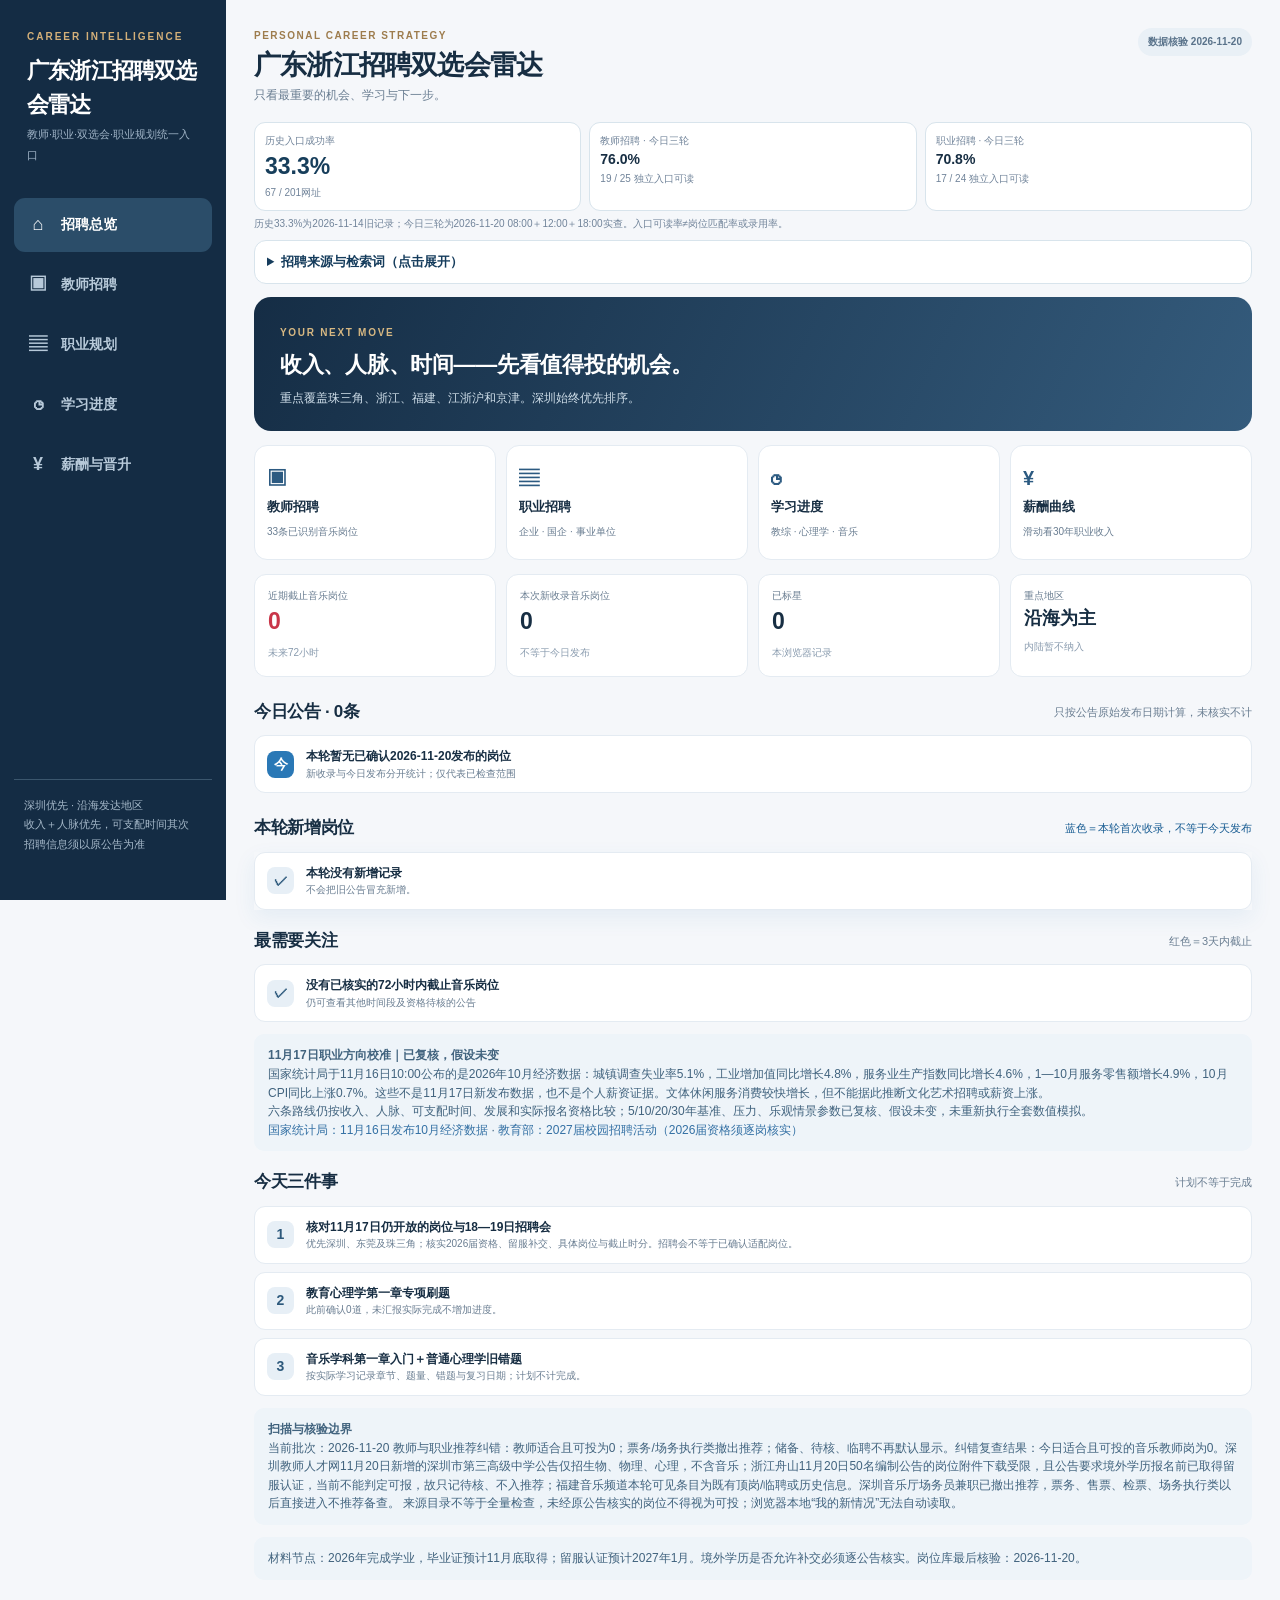
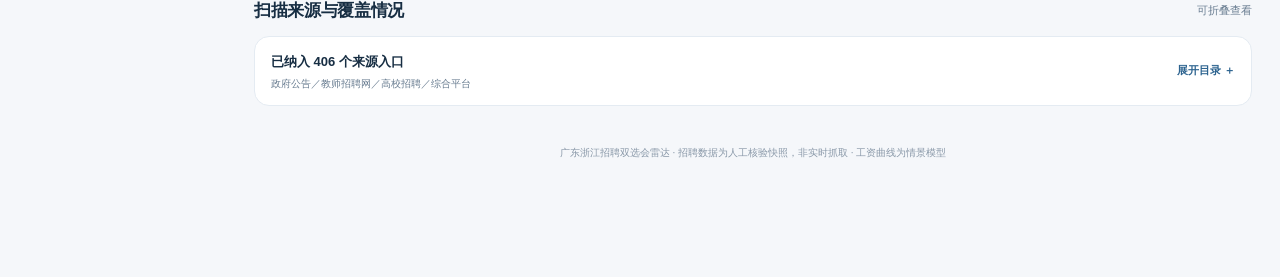
==== commit a81a9e21: "刷新招聘雷达教师筛选与数据缓存" ====
--- a/career-90/radar.html
+++ b/career-90/radar.html
@@ -1,4 +1,4 @@
 <!doctype html><html lang="zh-CN"><head><meta charset="utf-8"><meta name="viewport" content="width=device-width,initial-scale=1,viewport-fit=cover"><meta name="theme-color" content="#142c44"><meta name="description" content="广东浙江招聘双选会雷达：音乐教师、非教学职业、央国企、大厂、事业单位、双选会与职业规划统一入口。"><title>广东浙江招聘双选会雷达</title><link rel="stylesheet" href="./site-v2.css?v=20261118career"></head><body>
 <div class="shell"><aside class="sidebar"><div class="brand"><small>CAREER INTELLIGENCE</small><strong>广东浙江招聘双选会雷达</strong><em>教师·职业·双选会·职业规划统一入口</em></div><nav class="nav" aria-label="桌面主菜单"><button class="active" data-nav="home"><span>⌂</span>招聘总览</button><button data-nav="teacher"><span>▣</span>教师招聘</button><button data-nav="career"><span>▤</span>职业规划</button><button data-nav="study"><span>◷</span>学习进度</button><button data-nav="pay"><span>¥</span>薪酬与晋升</button></nav><div class="sidefoot">深圳优先 · 沿海发达地区<br>收入＋人脉优先，可支配时间其次<br>招聘信息须以原公告为准</div></aside><main class="main"><div class="top"><div><div class="kicker">PERSONAL CAREER STRATEGY</div><h1 id="title">广东浙江招聘双选会雷达</h1><p id="subtitle">只看最重要的机会、学习与下一步。</p></div><span id="stamp" class="stamp">数据核验中</span></div><div style="display:grid;grid-template-columns:repeat(3,minmax(0,1fr));gap:8px;margin:0 0 12px"><div style="background:#fff;border:1px solid #d8e4ec;border-radius:11px;padding:10px"><div style="font-size:10px;color:#71849a">历史入口成功率</div><strong style="font-size:23px;color:#173e5b">33.3%</strong><div style="font-size:10px;color:#71849a">67 / 201网址</div></div><div style="background:#fff;border:1px solid #d8e4ec;border-radius:11px;padding:10px"><div style="font-size:10px;color:#71849a">教师招聘 · 今日三轮</div><strong style="font-size:14px">76.0%</strong><div style="font-size:10px;color:#71849a">19 / 25 独立入口可读</div></div><div style="background:#fff;border:1px solid #d8e4ec;border-radius:11px;padding:10px"><div style="font-size:10px;color:#71849a">职业招聘 · 今日三轮</div><strong style="font-size:14px">70.8%</strong><div style="font-size:10px;color:#71849a">17 / 24 独立入口可读</div></div></div><p style="font-size:10px;color:#71849a;margin:-7px 0 12px">历史33.3%为2026-11-14旧记录；今日三轮为2026-11-20 08:00＋12:00＋18:00实查。入口可读率≠岗位匹配率或录用率。</p><div style="margin:-4px 0 13px"><details style="border:1px solid #d8e4ec;border-radius:12px;background:#fff;padding:11px 12px"><summary style="cursor:pointer;font-size:13px;font-weight:800;color:#153c5c">招聘来源与检索词（点击展开）</summary><p style="font-size:11px;color:#64788b">全国教师招聘网、招教网、高才网、各地人社局、人才网及高校官网，按早／午／晚轮滚动扫描。来源未必全部实查。</p><iframe title="招聘来源库" src="./sources.html" loading="lazy" style="width:100%;height:68vh;min-height:420px;border:0;border-radius:9px"></iframe></details></div><div id="view" aria-live="polite"><div class="panel">正在加载职业决策中心。若一直停留在此处，请刷新页面。</div></div><footer class="end">广东浙江招聘双选会雷达 · 招聘数据为人工核验快照，非实时抓取 · 工资曲线为情景模型</footer></main></div>
 <nav class="bottom" aria-label="手机导航"><button class="active" data-nav="home"><b>⌂</b>总览</button><button data-nav="teacher"><b>▣</b>教师招聘</button><button data-nav="career"><b>▤</b>职业规划</button><button data-nav="study"><b>◷</b>学习</button><button data-nav="pay"><b>¥</b>薪酬</button></nav>
-<script src="./jobs.js?v=20261120evening"></script><script src="./sources.js?v=20261120evening"></script><script src="./app-v2.js?v=20261119early"></script></body></html>
+<script src="./jobs.js?v=20261120quality2"></script><script src="./sources.js?v=20261120evening"></script><script src="./app-v2.js?v=20261120quality2"></script></body></html>
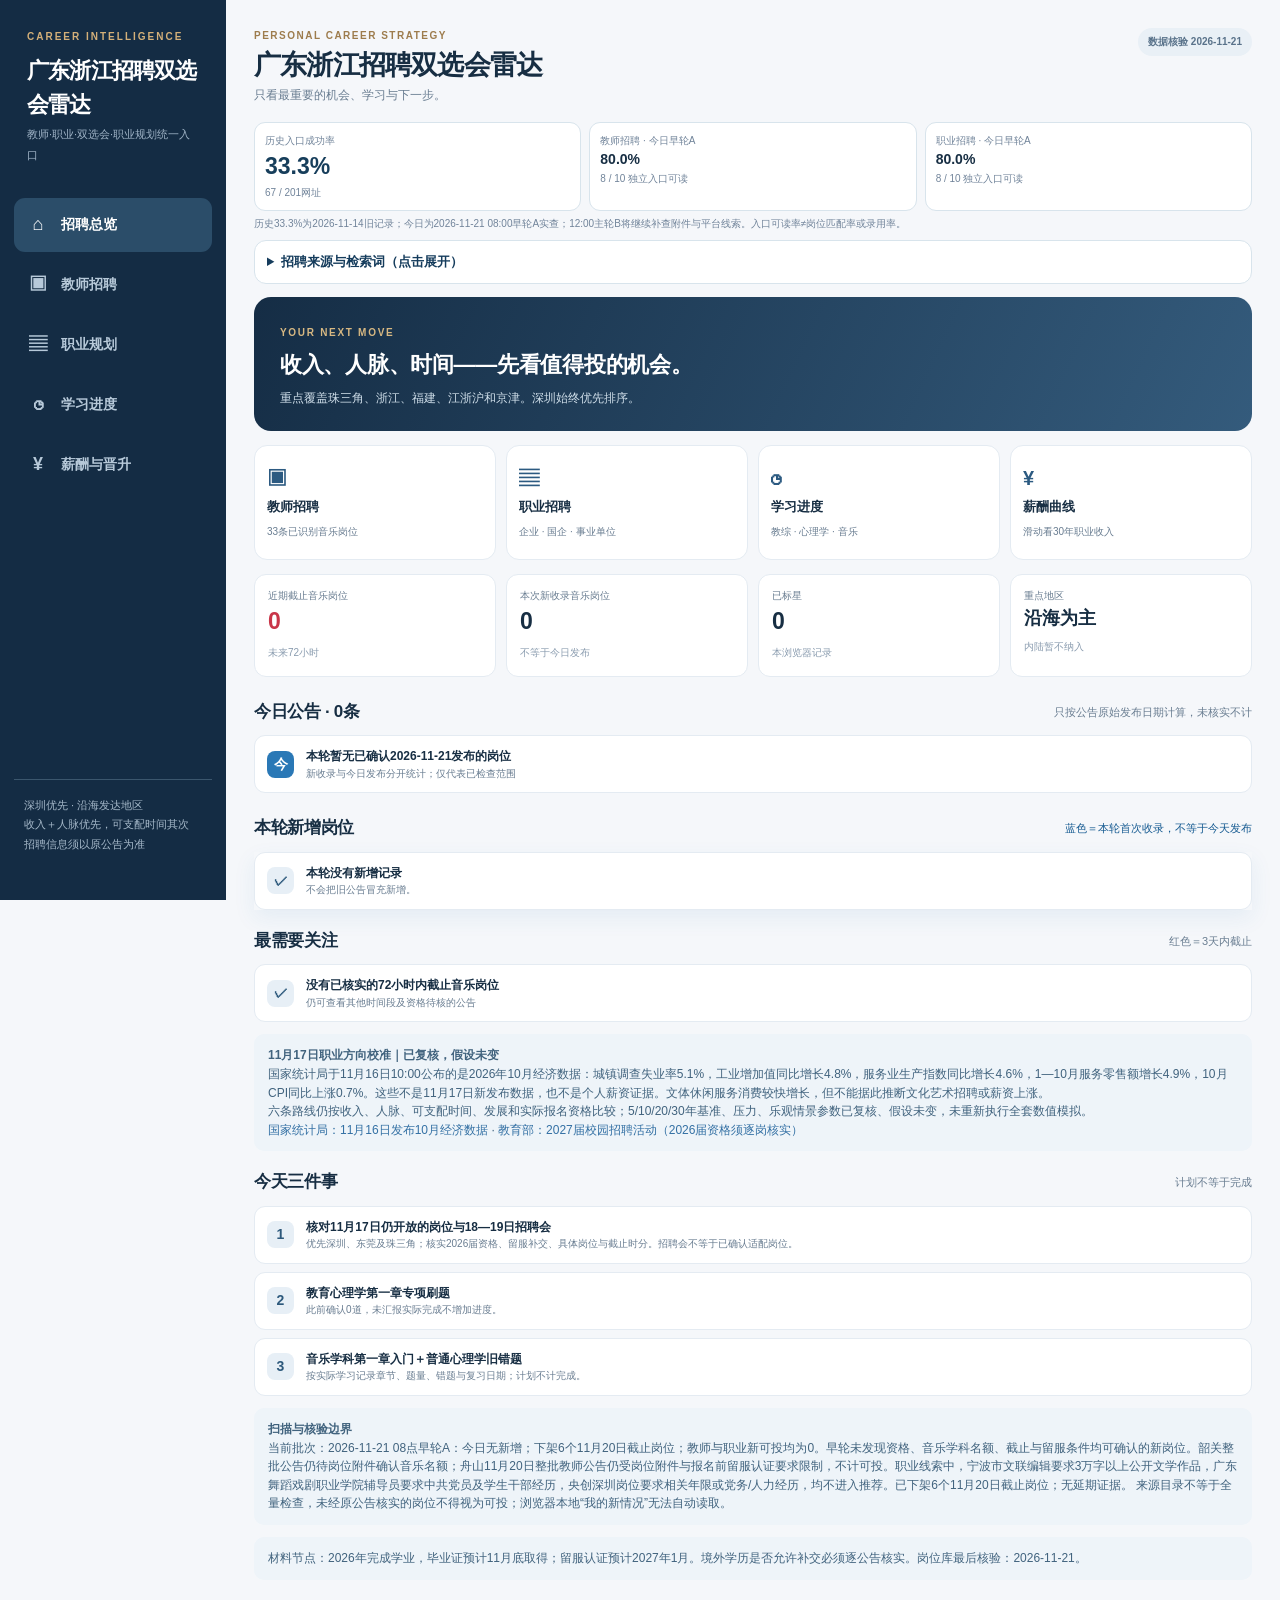
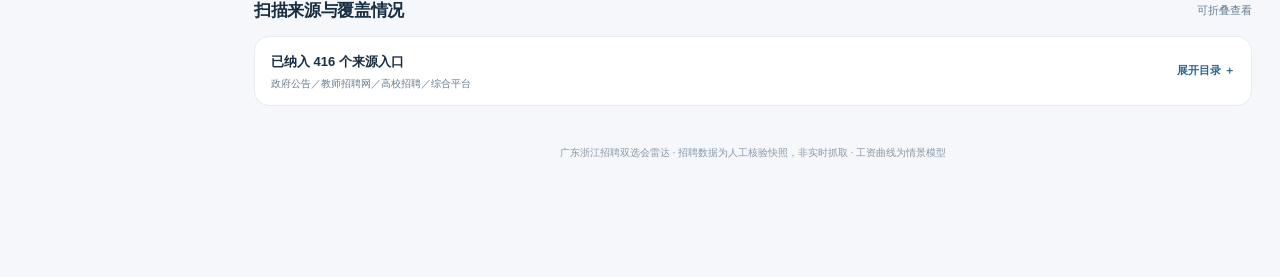
==== commit d2054266: "招聘雷达：同步11月21日早轮数据与来源审计" ====
--- a/career-90/radar.html
+++ b/career-90/radar.html
@@ -1,4 +1,4 @@
 <!doctype html><html lang="zh-CN"><head><meta charset="utf-8"><meta name="viewport" content="width=device-width,initial-scale=1,viewport-fit=cover"><meta name="theme-color" content="#142c44"><meta name="description" content="广东浙江招聘双选会雷达：音乐教师、非教学职业、央国企、大厂、事业单位、双选会与职业规划统一入口。"><title>广东浙江招聘双选会雷达</title><link rel="stylesheet" href="./site-v2.css?v=20261118career"></head><body>
-<div class="shell"><aside class="sidebar"><div class="brand"><small>CAREER INTELLIGENCE</small><strong>广东浙江招聘双选会雷达</strong><em>教师·职业·双选会·职业规划统一入口</em></div><nav class="nav" aria-label="桌面主菜单"><button class="active" data-nav="home"><span>⌂</span>招聘总览</button><button data-nav="teacher"><span>▣</span>教师招聘</button><button data-nav="career"><span>▤</span>职业规划</button><button data-nav="study"><span>◷</span>学习进度</button><button data-nav="pay"><span>¥</span>薪酬与晋升</button></nav><div class="sidefoot">深圳优先 · 沿海发达地区<br>收入＋人脉优先，可支配时间其次<br>招聘信息须以原公告为准</div></aside><main class="main"><div class="top"><div><div class="kicker">PERSONAL CAREER STRATEGY</div><h1 id="title">广东浙江招聘双选会雷达</h1><p id="subtitle">只看最重要的机会、学习与下一步。</p></div><span id="stamp" class="stamp">数据核验中</span></div><div style="display:grid;grid-template-columns:repeat(3,minmax(0,1fr));gap:8px;margin:0 0 12px"><div style="background:#fff;border:1px solid #d8e4ec;border-radius:11px;padding:10px"><div style="font-size:10px;color:#71849a">历史入口成功率</div><strong style="font-size:23px;color:#173e5b">33.3%</strong><div style="font-size:10px;color:#71849a">67 / 201网址</div></div><div style="background:#fff;border:1px solid #d8e4ec;border-radius:11px;padding:10px"><div style="font-size:10px;color:#71849a">教师招聘 · 今日三轮</div><strong style="font-size:14px">76.0%</strong><div style="font-size:10px;color:#71849a">19 / 25 独立入口可读</div></div><div style="background:#fff;border:1px solid #d8e4ec;border-radius:11px;padding:10px"><div style="font-size:10px;color:#71849a">职业招聘 · 今日三轮</div><strong style="font-size:14px">70.8%</strong><div style="font-size:10px;color:#71849a">17 / 24 独立入口可读</div></div></div><p style="font-size:10px;color:#71849a;margin:-7px 0 12px">历史33.3%为2026-11-14旧记录；今日三轮为2026-11-20 08:00＋12:00＋18:00实查。入口可读率≠岗位匹配率或录用率。</p><div style="margin:-4px 0 13px"><details style="border:1px solid #d8e4ec;border-radius:12px;background:#fff;padding:11px 12px"><summary style="cursor:pointer;font-size:13px;font-weight:800;color:#153c5c">招聘来源与检索词（点击展开）</summary><p style="font-size:11px;color:#64788b">全国教师招聘网、招教网、高才网、各地人社局、人才网及高校官网，按早／午／晚轮滚动扫描。来源未必全部实查。</p><iframe title="招聘来源库" src="./sources.html" loading="lazy" style="width:100%;height:68vh;min-height:420px;border:0;border-radius:9px"></iframe></details></div><div id="view" aria-live="polite"><div class="panel">正在加载职业决策中心。若一直停留在此处，请刷新页面。</div></div><footer class="end">广东浙江招聘双选会雷达 · 招聘数据为人工核验快照，非实时抓取 · 工资曲线为情景模型</footer></main></div>
+<div class="shell"><aside class="sidebar"><div class="brand"><small>CAREER INTELLIGENCE</small><strong>广东浙江招聘双选会雷达</strong><em>教师·职业·双选会·职业规划统一入口</em></div><nav class="nav" aria-label="桌面主菜单"><button class="active" data-nav="home"><span>⌂</span>招聘总览</button><button data-nav="teacher"><span>▣</span>教师招聘</button><button data-nav="career"><span>▤</span>职业规划</button><button data-nav="study"><span>◷</span>学习进度</button><button data-nav="pay"><span>¥</span>薪酬与晋升</button></nav><div class="sidefoot">深圳优先 · 沿海发达地区<br>收入＋人脉优先，可支配时间其次<br>招聘信息须以原公告为准</div></aside><main class="main"><div class="top"><div><div class="kicker">PERSONAL CAREER STRATEGY</div><h1 id="title">广东浙江招聘双选会雷达</h1><p id="subtitle">只看最重要的机会、学习与下一步。</p></div><span id="stamp" class="stamp">数据核验中</span></div><div style="display:grid;grid-template-columns:repeat(3,minmax(0,1fr));gap:8px;margin:0 0 12px"><div style="background:#fff;border:1px solid #d8e4ec;border-radius:11px;padding:10px"><div style="font-size:10px;color:#71849a">历史入口成功率</div><strong style="font-size:23px;color:#173e5b">33.3%</strong><div style="font-size:10px;color:#71849a">67 / 201网址</div></div><div style="background:#fff;border:1px solid #d8e4ec;border-radius:11px;padding:10px"><div style="font-size:10px;color:#71849a">教师招聘 · 今日早轮A</div><strong style="font-size:14px">80.0%</strong><div style="font-size:10px;color:#71849a">8 / 10 独立入口可读</div></div><div style="background:#fff;border:1px solid #d8e4ec;border-radius:11px;padding:10px"><div style="font-size:10px;color:#71849a">职业招聘 · 今日早轮A</div><strong style="font-size:14px">80.0%</strong><div style="font-size:10px;color:#71849a">8 / 10 独立入口可读</div></div></div><p style="font-size:10px;color:#71849a;margin:-7px 0 12px">历史33.3%为2026-11-14旧记录；今日为2026-11-21 08:00早轮A实查；12:00主轮B将继续补查附件与平台线索。入口可读率≠岗位匹配率或录用率。</p><div style="margin:-4px 0 13px"><details style="border:1px solid #d8e4ec;border-radius:12px;background:#fff;padding:11px 12px"><summary style="cursor:pointer;font-size:13px;font-weight:800;color:#153c5c">招聘来源与检索词（点击展开）</summary><p style="font-size:11px;color:#64788b">全国教师招聘网、招教网、高才网、各地人社局、人才网及高校官网，按早／午／晚轮滚动扫描。来源未必全部实查。</p><iframe title="招聘来源库" src="./sources.html" loading="lazy" style="width:100%;height:68vh;min-height:420px;border:0;border-radius:9px"></iframe></details></div><div id="view" aria-live="polite"><div class="panel">正在加载职业决策中心。若一直停留在此处，请刷新页面。</div></div><footer class="end">广东浙江招聘双选会雷达 · 招聘数据为人工核验快照，非实时抓取 · 工资曲线为情景模型</footer></main></div>
 <nav class="bottom" aria-label="手机导航"><button class="active" data-nav="home"><b>⌂</b>总览</button><button data-nav="teacher"><b>▣</b>教师招聘</button><button data-nav="career"><b>▤</b>职业规划</button><button data-nav="study"><b>◷</b>学习</button><button data-nav="pay"><b>¥</b>薪酬</button></nav>
-<script src="./jobs.js?v=20261120quality2"></script><script src="./sources.js?v=20261120evening"></script><script src="./app-v2.js?v=20261120quality2"></script></body></html>
+<script src="./jobs.js?v=20261121early"></script><script src="./sources.js?v=20261121early"></script><script src="./app-v2.js?v=20261120quality2"></script></body></html>
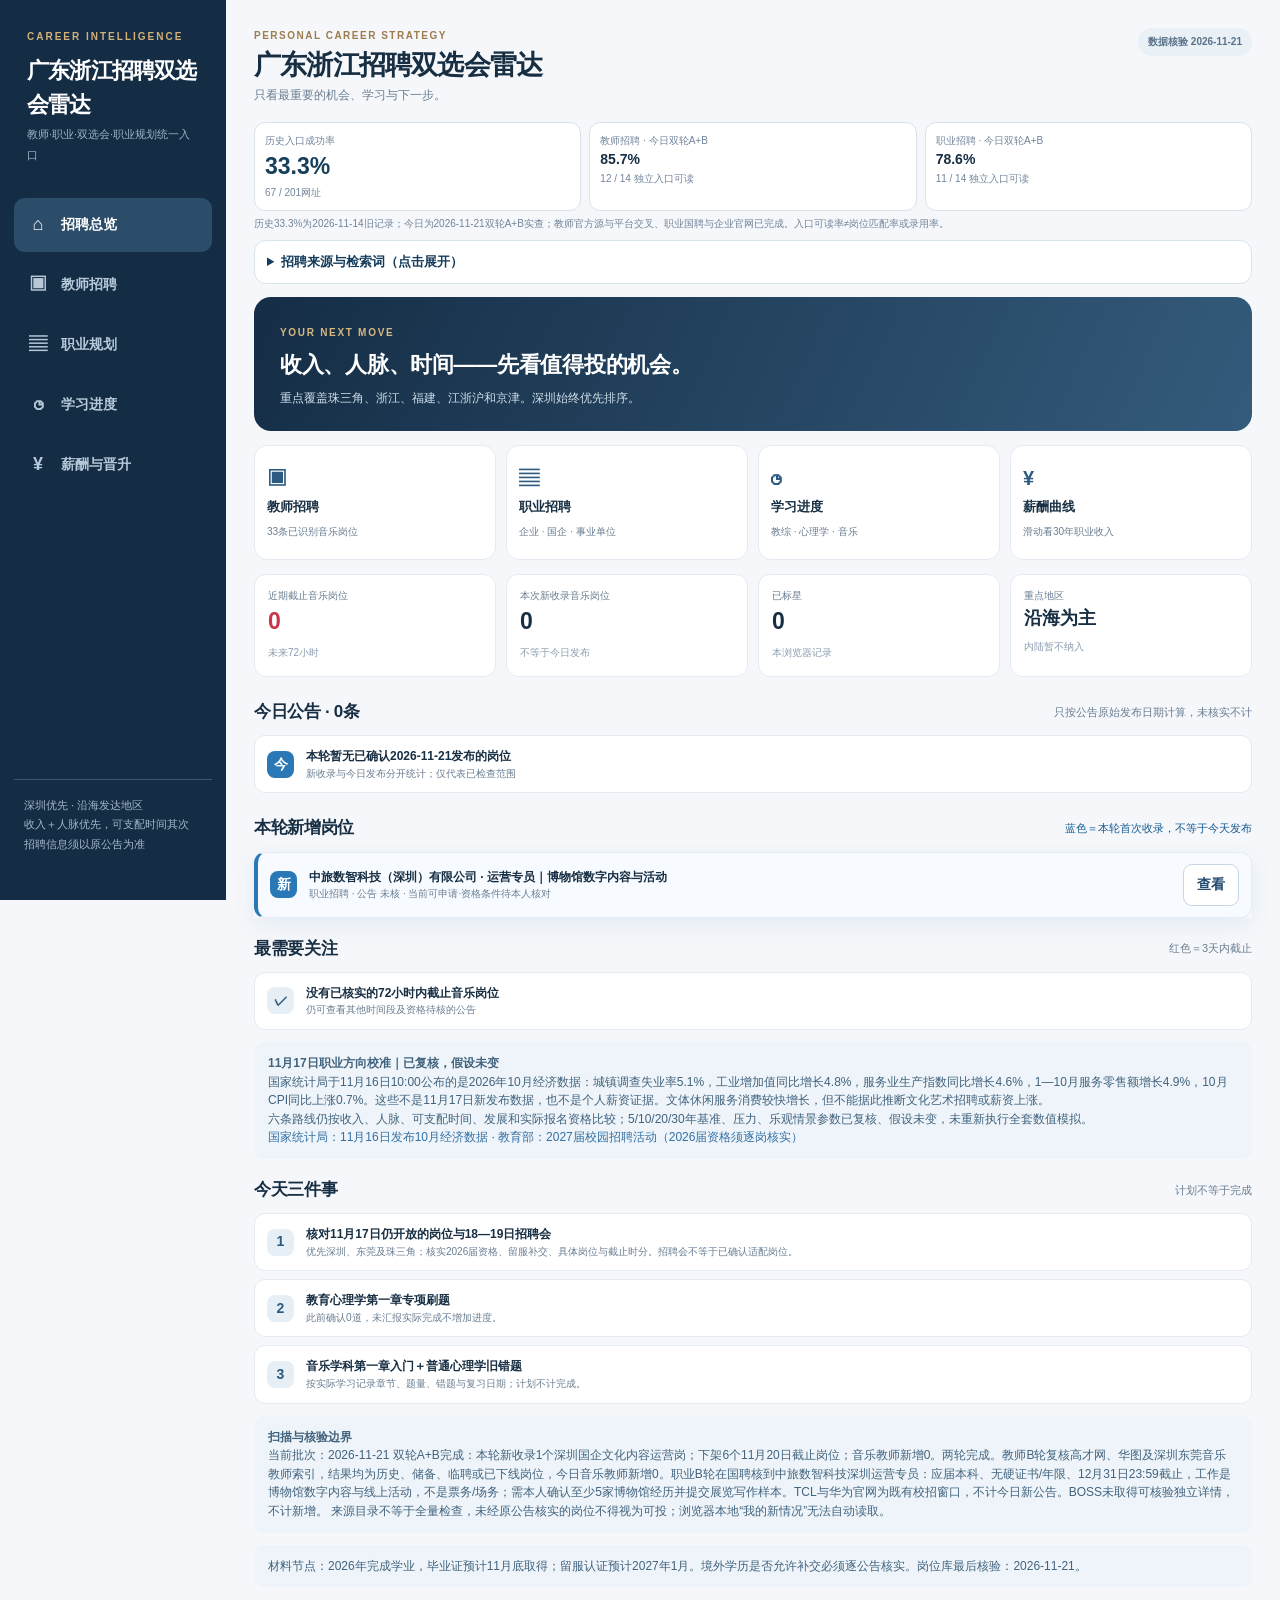
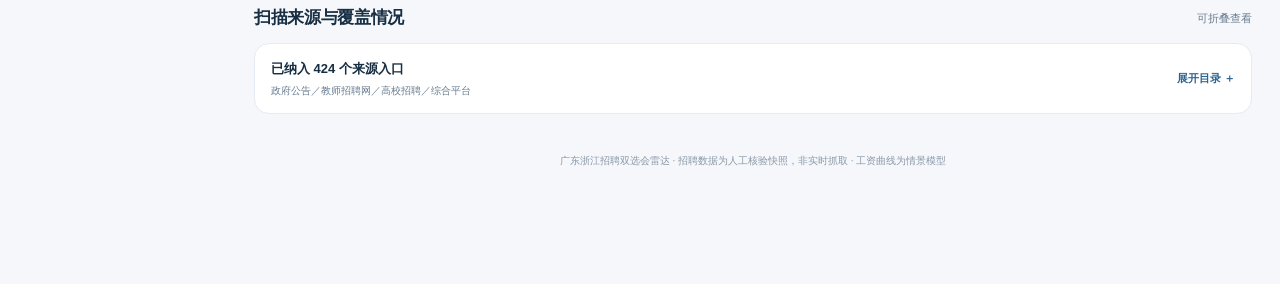
==== commit fad778ff: "招聘雷达：显示11月21日双轮扫描统计" ====
--- a/career-90/radar.html
+++ b/career-90/radar.html
@@ -1,4 +1,4 @@
 <!doctype html><html lang="zh-CN"><head><meta charset="utf-8"><meta name="viewport" content="width=device-width,initial-scale=1,viewport-fit=cover"><meta name="theme-color" content="#142c44"><meta name="description" content="广东浙江招聘双选会雷达：音乐教师、非教学职业、央国企、大厂、事业单位、双选会与职业规划统一入口。"><title>广东浙江招聘双选会雷达</title><link rel="stylesheet" href="./site-v2.css?v=20261118career"></head><body>
-<div class="shell"><aside class="sidebar"><div class="brand"><small>CAREER INTELLIGENCE</small><strong>广东浙江招聘双选会雷达</strong><em>教师·职业·双选会·职业规划统一入口</em></div><nav class="nav" aria-label="桌面主菜单"><button class="active" data-nav="home"><span>⌂</span>招聘总览</button><button data-nav="teacher"><span>▣</span>教师招聘</button><button data-nav="career"><span>▤</span>职业规划</button><button data-nav="study"><span>◷</span>学习进度</button><button data-nav="pay"><span>¥</span>薪酬与晋升</button></nav><div class="sidefoot">深圳优先 · 沿海发达地区<br>收入＋人脉优先，可支配时间其次<br>招聘信息须以原公告为准</div></aside><main class="main"><div class="top"><div><div class="kicker">PERSONAL CAREER STRATEGY</div><h1 id="title">广东浙江招聘双选会雷达</h1><p id="subtitle">只看最重要的机会、学习与下一步。</p></div><span id="stamp" class="stamp">数据核验中</span></div><div style="display:grid;grid-template-columns:repeat(3,minmax(0,1fr));gap:8px;margin:0 0 12px"><div style="background:#fff;border:1px solid #d8e4ec;border-radius:11px;padding:10px"><div style="font-size:10px;color:#71849a">历史入口成功率</div><strong style="font-size:23px;color:#173e5b">33.3%</strong><div style="font-size:10px;color:#71849a">67 / 201网址</div></div><div style="background:#fff;border:1px solid #d8e4ec;border-radius:11px;padding:10px"><div style="font-size:10px;color:#71849a">教师招聘 · 今日早轮A</div><strong style="font-size:14px">80.0%</strong><div style="font-size:10px;color:#71849a">8 / 10 独立入口可读</div></div><div style="background:#fff;border:1px solid #d8e4ec;border-radius:11px;padding:10px"><div style="font-size:10px;color:#71849a">职业招聘 · 今日早轮A</div><strong style="font-size:14px">80.0%</strong><div style="font-size:10px;color:#71849a">8 / 10 独立入口可读</div></div></div><p style="font-size:10px;color:#71849a;margin:-7px 0 12px">历史33.3%为2026-11-14旧记录；今日为2026-11-21 08:00早轮A实查；12:00主轮B将继续补查附件与平台线索。入口可读率≠岗位匹配率或录用率。</p><div style="margin:-4px 0 13px"><details style="border:1px solid #d8e4ec;border-radius:12px;background:#fff;padding:11px 12px"><summary style="cursor:pointer;font-size:13px;font-weight:800;color:#153c5c">招聘来源与检索词（点击展开）</summary><p style="font-size:11px;color:#64788b">全国教师招聘网、招教网、高才网、各地人社局、人才网及高校官网，按早／午／晚轮滚动扫描。来源未必全部实查。</p><iframe title="招聘来源库" src="./sources.html" loading="lazy" style="width:100%;height:68vh;min-height:420px;border:0;border-radius:9px"></iframe></details></div><div id="view" aria-live="polite"><div class="panel">正在加载职业决策中心。若一直停留在此处，请刷新页面。</div></div><footer class="end">广东浙江招聘双选会雷达 · 招聘数据为人工核验快照，非实时抓取 · 工资曲线为情景模型</footer></main></div>
+<div class="shell"><aside class="sidebar"><div class="brand"><small>CAREER INTELLIGENCE</small><strong>广东浙江招聘双选会雷达</strong><em>教师·职业·双选会·职业规划统一入口</em></div><nav class="nav" aria-label="桌面主菜单"><button class="active" data-nav="home"><span>⌂</span>招聘总览</button><button data-nav="teacher"><span>▣</span>教师招聘</button><button data-nav="career"><span>▤</span>职业规划</button><button data-nav="study"><span>◷</span>学习进度</button><button data-nav="pay"><span>¥</span>薪酬与晋升</button></nav><div class="sidefoot">深圳优先 · 沿海发达地区<br>收入＋人脉优先，可支配时间其次<br>招聘信息须以原公告为准</div></aside><main class="main"><div class="top"><div><div class="kicker">PERSONAL CAREER STRATEGY</div><h1 id="title">广东浙江招聘双选会雷达</h1><p id="subtitle">只看最重要的机会、学习与下一步。</p></div><span id="stamp" class="stamp">数据核验中</span></div><div style="display:grid;grid-template-columns:repeat(3,minmax(0,1fr));gap:8px;margin:0 0 12px"><div style="background:#fff;border:1px solid #d8e4ec;border-radius:11px;padding:10px"><div style="font-size:10px;color:#71849a">历史入口成功率</div><strong style="font-size:23px;color:#173e5b">33.3%</strong><div style="font-size:10px;color:#71849a">67 / 201网址</div></div><div style="background:#fff;border:1px solid #d8e4ec;border-radius:11px;padding:10px"><div style="font-size:10px;color:#71849a">教师招聘 · 今日双轮A+B</div><strong style="font-size:14px">85.7%</strong><div style="font-size:10px;color:#71849a">12 / 14 独立入口可读</div></div><div style="background:#fff;border:1px solid #d8e4ec;border-radius:11px;padding:10px"><div style="font-size:10px;color:#71849a">职业招聘 · 今日双轮A+B</div><strong style="font-size:14px">78.6%</strong><div style="font-size:10px;color:#71849a">11 / 14 独立入口可读</div></div></div><p style="font-size:10px;color:#71849a;margin:-7px 0 12px">历史33.3%为2026-11-14旧记录；今日为2026-11-21双轮A+B实查；教师官方源与平台交叉、职业国聘与企业官网已完成。入口可读率≠岗位匹配率或录用率。</p><div style="margin:-4px 0 13px"><details style="border:1px solid #d8e4ec;border-radius:12px;background:#fff;padding:11px 12px"><summary style="cursor:pointer;font-size:13px;font-weight:800;color:#153c5c">招聘来源与检索词（点击展开）</summary><p style="font-size:11px;color:#64788b">全国教师招聘网、招教网、高才网、各地人社局、人才网及高校官网，按早／午／晚轮滚动扫描。来源未必全部实查。</p><iframe title="招聘来源库" src="./sources.html" loading="lazy" style="width:100%;height:68vh;min-height:420px;border:0;border-radius:9px"></iframe></details></div><div id="view" aria-live="polite"><div class="panel">正在加载职业决策中心。若一直停留在此处，请刷新页面。</div></div><footer class="end">广东浙江招聘双选会雷达 · 招聘数据为人工核验快照，非实时抓取 · 工资曲线为情景模型</footer></main></div>
 <nav class="bottom" aria-label="手机导航"><button class="active" data-nav="home"><b>⌂</b>总览</button><button data-nav="teacher"><b>▣</b>教师招聘</button><button data-nav="career"><b>▤</b>职业规划</button><button data-nav="study"><b>◷</b>学习</button><button data-nav="pay"><b>¥</b>薪酬</button></nav>
-<script src="./jobs.js?v=20261121early"></script><script src="./sources.js?v=20261121early"></script><script src="./app-v2.js?v=20261120quality2"></script></body></html>
+<script src="./jobs.js?v=20261121roundb"></script><script src="./sources.js?v=20261121roundb"></script><script src="./app-v2.js?v=20261120quality2"></script></body></html>
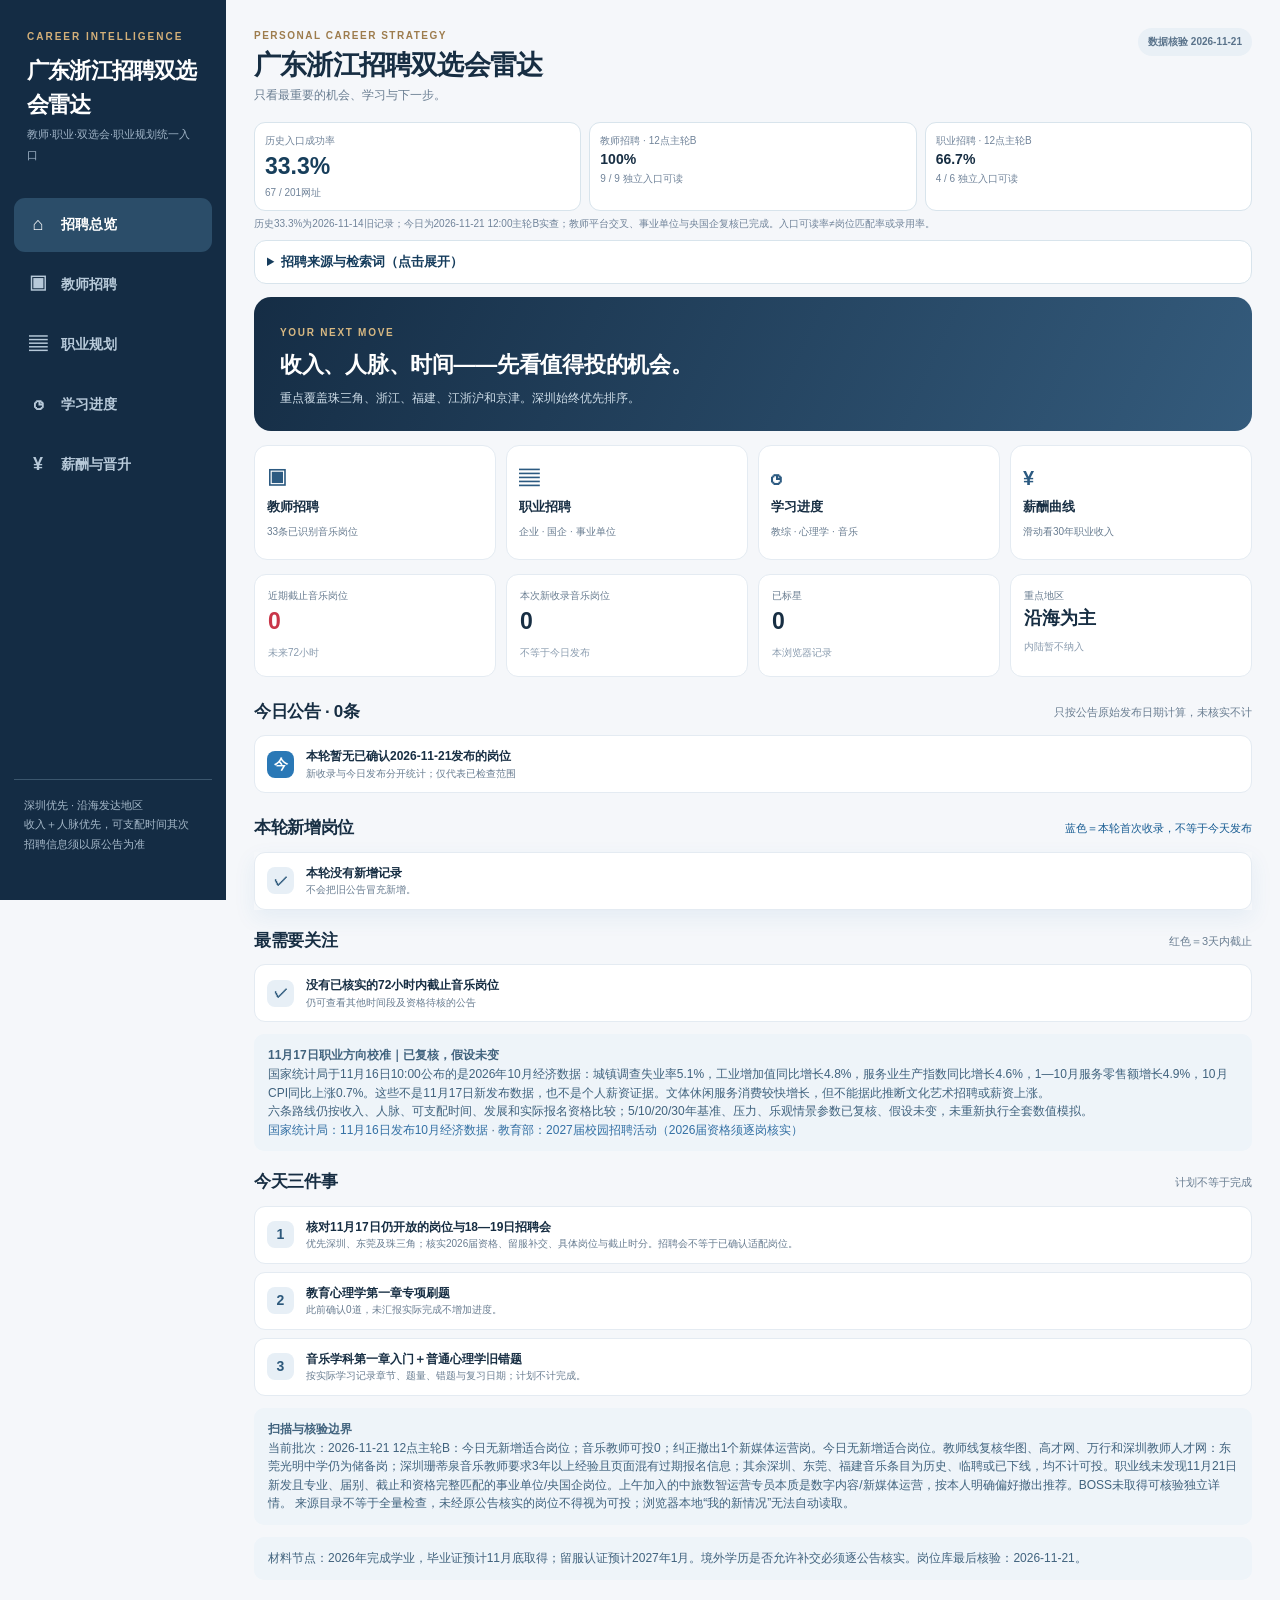
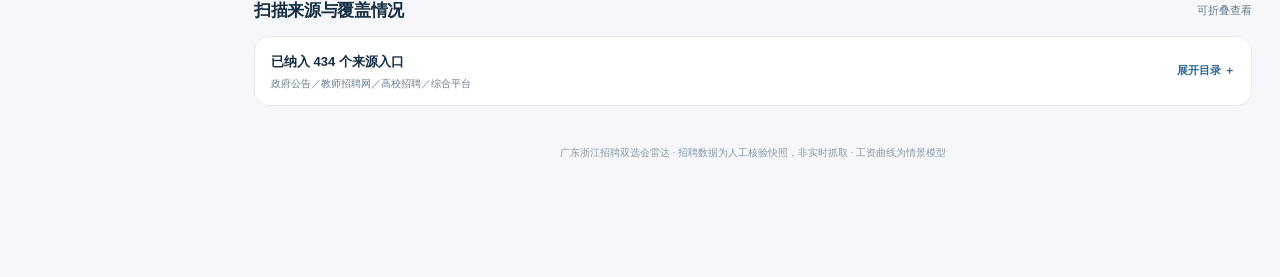
==== commit 53c43bb5: "招聘雷达：同步11月21日12点主轮状态" ====
--- a/career-90/radar.html
+++ b/career-90/radar.html
@@ -1,4 +1,4 @@
 <!doctype html><html lang="zh-CN"><head><meta charset="utf-8"><meta name="viewport" content="width=device-width,initial-scale=1,viewport-fit=cover"><meta name="theme-color" content="#142c44"><meta name="description" content="广东浙江招聘双选会雷达：音乐教师、非教学职业、央国企、大厂、事业单位、双选会与职业规划统一入口。"><title>广东浙江招聘双选会雷达</title><link rel="stylesheet" href="./site-v2.css?v=20261118career"></head><body>
-<div class="shell"><aside class="sidebar"><div class="brand"><small>CAREER INTELLIGENCE</small><strong>广东浙江招聘双选会雷达</strong><em>教师·职业·双选会·职业规划统一入口</em></div><nav class="nav" aria-label="桌面主菜单"><button class="active" data-nav="home"><span>⌂</span>招聘总览</button><button data-nav="teacher"><span>▣</span>教师招聘</button><button data-nav="career"><span>▤</span>职业规划</button><button data-nav="study"><span>◷</span>学习进度</button><button data-nav="pay"><span>¥</span>薪酬与晋升</button></nav><div class="sidefoot">深圳优先 · 沿海发达地区<br>收入＋人脉优先，可支配时间其次<br>招聘信息须以原公告为准</div></aside><main class="main"><div class="top"><div><div class="kicker">PERSONAL CAREER STRATEGY</div><h1 id="title">广东浙江招聘双选会雷达</h1><p id="subtitle">只看最重要的机会、学习与下一步。</p></div><span id="stamp" class="stamp">数据核验中</span></div><div style="display:grid;grid-template-columns:repeat(3,minmax(0,1fr));gap:8px;margin:0 0 12px"><div style="background:#fff;border:1px solid #d8e4ec;border-radius:11px;padding:10px"><div style="font-size:10px;color:#71849a">历史入口成功率</div><strong style="font-size:23px;color:#173e5b">33.3%</strong><div style="font-size:10px;color:#71849a">67 / 201网址</div></div><div style="background:#fff;border:1px solid #d8e4ec;border-radius:11px;padding:10px"><div style="font-size:10px;color:#71849a">教师招聘 · 今日双轮A+B</div><strong style="font-size:14px">85.7%</strong><div style="font-size:10px;color:#71849a">12 / 14 独立入口可读</div></div><div style="background:#fff;border:1px solid #d8e4ec;border-radius:11px;padding:10px"><div style="font-size:10px;color:#71849a">职业招聘 · 今日双轮A+B</div><strong style="font-size:14px">78.6%</strong><div style="font-size:10px;color:#71849a">11 / 14 独立入口可读</div></div></div><p style="font-size:10px;color:#71849a;margin:-7px 0 12px">历史33.3%为2026-11-14旧记录；今日为2026-11-21双轮A+B实查；教师官方源与平台交叉、职业国聘与企业官网已完成。入口可读率≠岗位匹配率或录用率。</p><div style="margin:-4px 0 13px"><details style="border:1px solid #d8e4ec;border-radius:12px;background:#fff;padding:11px 12px"><summary style="cursor:pointer;font-size:13px;font-weight:800;color:#153c5c">招聘来源与检索词（点击展开）</summary><p style="font-size:11px;color:#64788b">全国教师招聘网、招教网、高才网、各地人社局、人才网及高校官网，按早／午／晚轮滚动扫描。来源未必全部实查。</p><iframe title="招聘来源库" src="./sources.html" loading="lazy" style="width:100%;height:68vh;min-height:420px;border:0;border-radius:9px"></iframe></details></div><div id="view" aria-live="polite"><div class="panel">正在加载职业决策中心。若一直停留在此处，请刷新页面。</div></div><footer class="end">广东浙江招聘双选会雷达 · 招聘数据为人工核验快照，非实时抓取 · 工资曲线为情景模型</footer></main></div>
+<div class="shell"><aside class="sidebar"><div class="brand"><small>CAREER INTELLIGENCE</small><strong>广东浙江招聘双选会雷达</strong><em>教师·职业·双选会·职业规划统一入口</em></div><nav class="nav" aria-label="桌面主菜单"><button class="active" data-nav="home"><span>⌂</span>招聘总览</button><button data-nav="teacher"><span>▣</span>教师招聘</button><button data-nav="career"><span>▤</span>职业规划</button><button data-nav="study"><span>◷</span>学习进度</button><button data-nav="pay"><span>¥</span>薪酬与晋升</button></nav><div class="sidefoot">深圳优先 · 沿海发达地区<br>收入＋人脉优先，可支配时间其次<br>招聘信息须以原公告为准</div></aside><main class="main"><div class="top"><div><div class="kicker">PERSONAL CAREER STRATEGY</div><h1 id="title">广东浙江招聘双选会雷达</h1><p id="subtitle">只看最重要的机会、学习与下一步。</p></div><span id="stamp" class="stamp">数据核验中</span></div><div style="display:grid;grid-template-columns:repeat(3,minmax(0,1fr));gap:8px;margin:0 0 12px"><div style="background:#fff;border:1px solid #d8e4ec;border-radius:11px;padding:10px"><div style="font-size:10px;color:#71849a">历史入口成功率</div><strong style="font-size:23px;color:#173e5b">33.3%</strong><div style="font-size:10px;color:#71849a">67 / 201网址</div></div><div style="background:#fff;border:1px solid #d8e4ec;border-radius:11px;padding:10px"><div style="font-size:10px;color:#71849a">教师招聘 · 12点主轮B</div><strong style="font-size:14px">100%</strong><div style="font-size:10px;color:#71849a">9 / 9 独立入口可读</div></div><div style="background:#fff;border:1px solid #d8e4ec;border-radius:11px;padding:10px"><div style="font-size:10px;color:#71849a">职业招聘 · 12点主轮B</div><strong style="font-size:14px">66.7%</strong><div style="font-size:10px;color:#71849a">4 / 6 独立入口可读</div></div></div><p style="font-size:10px;color:#71849a;margin:-7px 0 12px">历史33.3%为2026-11-14旧记录；今日为2026-11-21 12:00主轮B实查；教师平台交叉、事业单位与央国企复核已完成。入口可读率≠岗位匹配率或录用率。</p><div style="margin:-4px 0 13px"><details style="border:1px solid #d8e4ec;border-radius:12px;background:#fff;padding:11px 12px"><summary style="cursor:pointer;font-size:13px;font-weight:800;color:#153c5c">招聘来源与检索词（点击展开）</summary><p style="font-size:11px;color:#64788b">全国教师招聘网、招教网、高才网、各地人社局、人才网及高校官网，按早／午／晚轮滚动扫描。来源未必全部实查。</p><iframe title="招聘来源库" src="./sources.html" loading="lazy" style="width:100%;height:68vh;min-height:420px;border:0;border-radius:9px"></iframe></details></div><div id="view" aria-live="polite"><div class="panel">正在加载职业决策中心。若一直停留在此处，请刷新页面。</div></div><footer class="end">广东浙江招聘双选会雷达 · 招聘数据为人工核验快照，非实时抓取 · 工资曲线为情景模型</footer></main></div>
 <nav class="bottom" aria-label="手机导航"><button class="active" data-nav="home"><b>⌂</b>总览</button><button data-nav="teacher"><b>▣</b>教师招聘</button><button data-nav="career"><b>▤</b>职业规划</button><button data-nav="study"><b>◷</b>学习</button><button data-nav="pay"><b>¥</b>薪酬</button></nav>
-<script src="./jobs.js?v=20261121roundb"></script><script src="./sources.js?v=20261121roundb"></script><script src="./app-v2.js?v=20261120quality2"></script></body></html>
+<script src="./jobs.js?v=20261121noon"></script><script src="./sources.js?v=20261121noon"></script><script src="./app-v2.js?v=20261120quality2"></script></body></html>
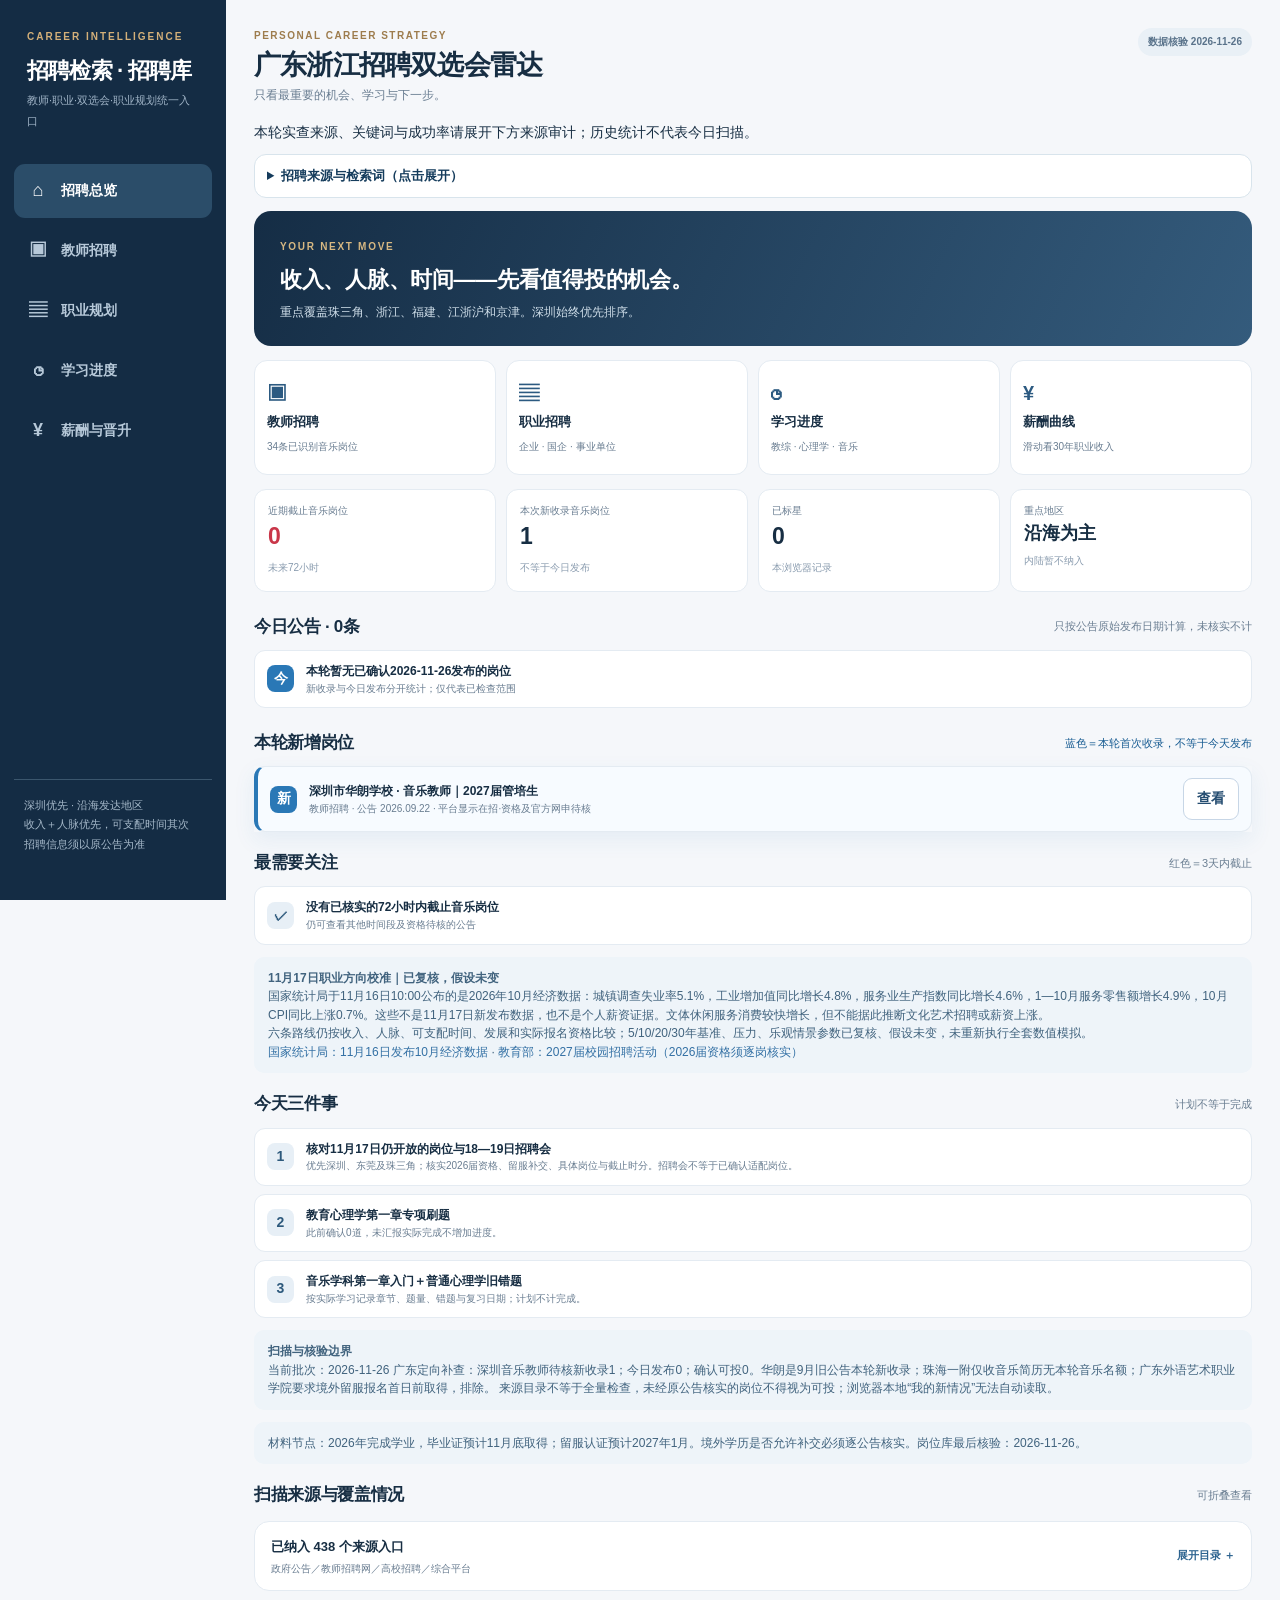
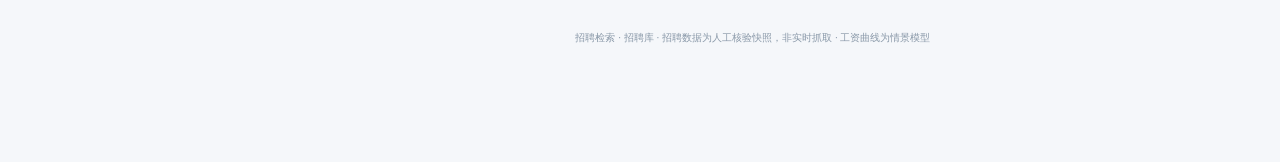
==== commit 57344e76: "Redirect historical radar URL to unified recruitment library" ====
--- a/career-90/radar.html
+++ b/career-90/radar.html
@@ -1,4 +1 @@
-<!doctype html><html lang="zh-CN"><head><meta charset="utf-8"><meta name="viewport" content="width=device-width,initial-scale=1,viewport-fit=cover"><meta name="theme-color" content="#142c44"><meta name="description" content="广东浙江招聘双选会雷达：音乐教师、非教学职业、央国企、大厂、事业单位、双选会与职业规划统一入口。"><title>广东浙江招聘双选会雷达</title><link rel="stylesheet" href="./site-v2.css?v=20261118career"></head><body>
-<div class="shell"><aside class="sidebar"><div class="brand"><small>CAREER INTELLIGENCE</small><strong>广东浙江招聘双选会雷达</strong><em>教师·职业·双选会·职业规划统一入口</em></div><nav class="nav" aria-label="桌面主菜单"><button class="active" data-nav="home"><span>⌂</span>招聘总览</button><button data-nav="teacher"><span>▣</span>教师招聘</button><button data-nav="career"><span>▤</span>职业规划</button><button data-nav="study"><span>◷</span>学习进度</button><button data-nav="pay"><span>¥</span>薪酬与晋升</button></nav><div class="sidefoot">深圳优先 · 沿海发达地区<br>收入＋人脉优先，可支配时间其次<br>招聘信息须以原公告为准</div></aside><main class="main"><div class="top"><div><div class="kicker">PERSONAL CAREER STRATEGY</div><h1 id="title">广东浙江招聘双选会雷达</h1><p id="subtitle">只看最重要的机会、学习与下一步。</p></div><span id="stamp" class="stamp">数据核验中</span></div><div style="display:grid;grid-template-columns:repeat(3,minmax(0,1fr));gap:8px;margin:0 0 12px"><div style="background:#fff;border:1px solid #d8e4ec;border-radius:11px;padding:10px"><div style="font-size:10px;color:#71849a">历史入口成功率</div><strong style="font-size:23px;color:#173e5b">33.3%</strong><div style="font-size:10px;color:#71849a">67 / 201网址</div></div><div style="background:#fff;border:1px solid #d8e4ec;border-radius:11px;padding:10px"><div style="font-size:10px;color:#71849a">教师招聘 · 12点主轮B</div><strong style="font-size:14px">100%</strong><div style="font-size:10px;color:#71849a">9 / 9 独立入口可读</div></div><div style="background:#fff;border:1px solid #d8e4ec;border-radius:11px;padding:10px"><div style="font-size:10px;color:#71849a">职业招聘 · 12点主轮B</div><strong style="font-size:14px">66.7%</strong><div style="font-size:10px;color:#71849a">4 / 6 独立入口可读</div></div></div><p style="font-size:10px;color:#71849a;margin:-7px 0 12px">历史33.3%为2026-11-14旧记录；今日为2026-11-21 12:00主轮B实查；教师平台交叉、事业单位与央国企复核已完成。入口可读率≠岗位匹配率或录用率。</p><div style="margin:-4px 0 13px"><details style="border:1px solid #d8e4ec;border-radius:12px;background:#fff;padding:11px 12px"><summary style="cursor:pointer;font-size:13px;font-weight:800;color:#153c5c">招聘来源与检索词（点击展开）</summary><p style="font-size:11px;color:#64788b">全国教师招聘网、招教网、高才网、各地人社局、人才网及高校官网，按早／午／晚轮滚动扫描。来源未必全部实查。</p><iframe title="招聘来源库" src="./sources.html" loading="lazy" style="width:100%;height:68vh;min-height:420px;border:0;border-radius:9px"></iframe></details></div><div id="view" aria-live="polite"><div class="panel">正在加载职业决策中心。若一直停留在此处，请刷新页面。</div></div><footer class="end">广东浙江招聘双选会雷达 · 招聘数据为人工核验快照，非实时抓取 · 工资曲线为情景模型</footer></main></div>
-<nav class="bottom" aria-label="手机导航"><button class="active" data-nav="home"><b>⌂</b>总览</button><button data-nav="teacher"><b>▣</b>教师招聘</button><button data-nav="career"><b>▤</b>职业规划</button><button data-nav="study"><b>◷</b>学习</button><button data-nav="pay"><b>¥</b>薪酬</button></nav>
-<script src="./jobs.js?v=20261121noon"></script><script src="./sources.js?v=20261121noon"></script><script src="./app-v2.js?v=20261120quality2"></script></body></html>
+<!doctype html><html lang="zh-CN"><head><meta charset="utf-8"><meta name="viewport" content="width=device-width,initial-scale=1"><meta http-equiv="refresh" content="0;url=./"><link rel="canonical" href="./"><title>招聘检索 · 招聘库</title></head><body><p>招聘库已合并，<a href="./">返回唯一入口</a>。</p><script>location.replace("./");</script></body></html>
